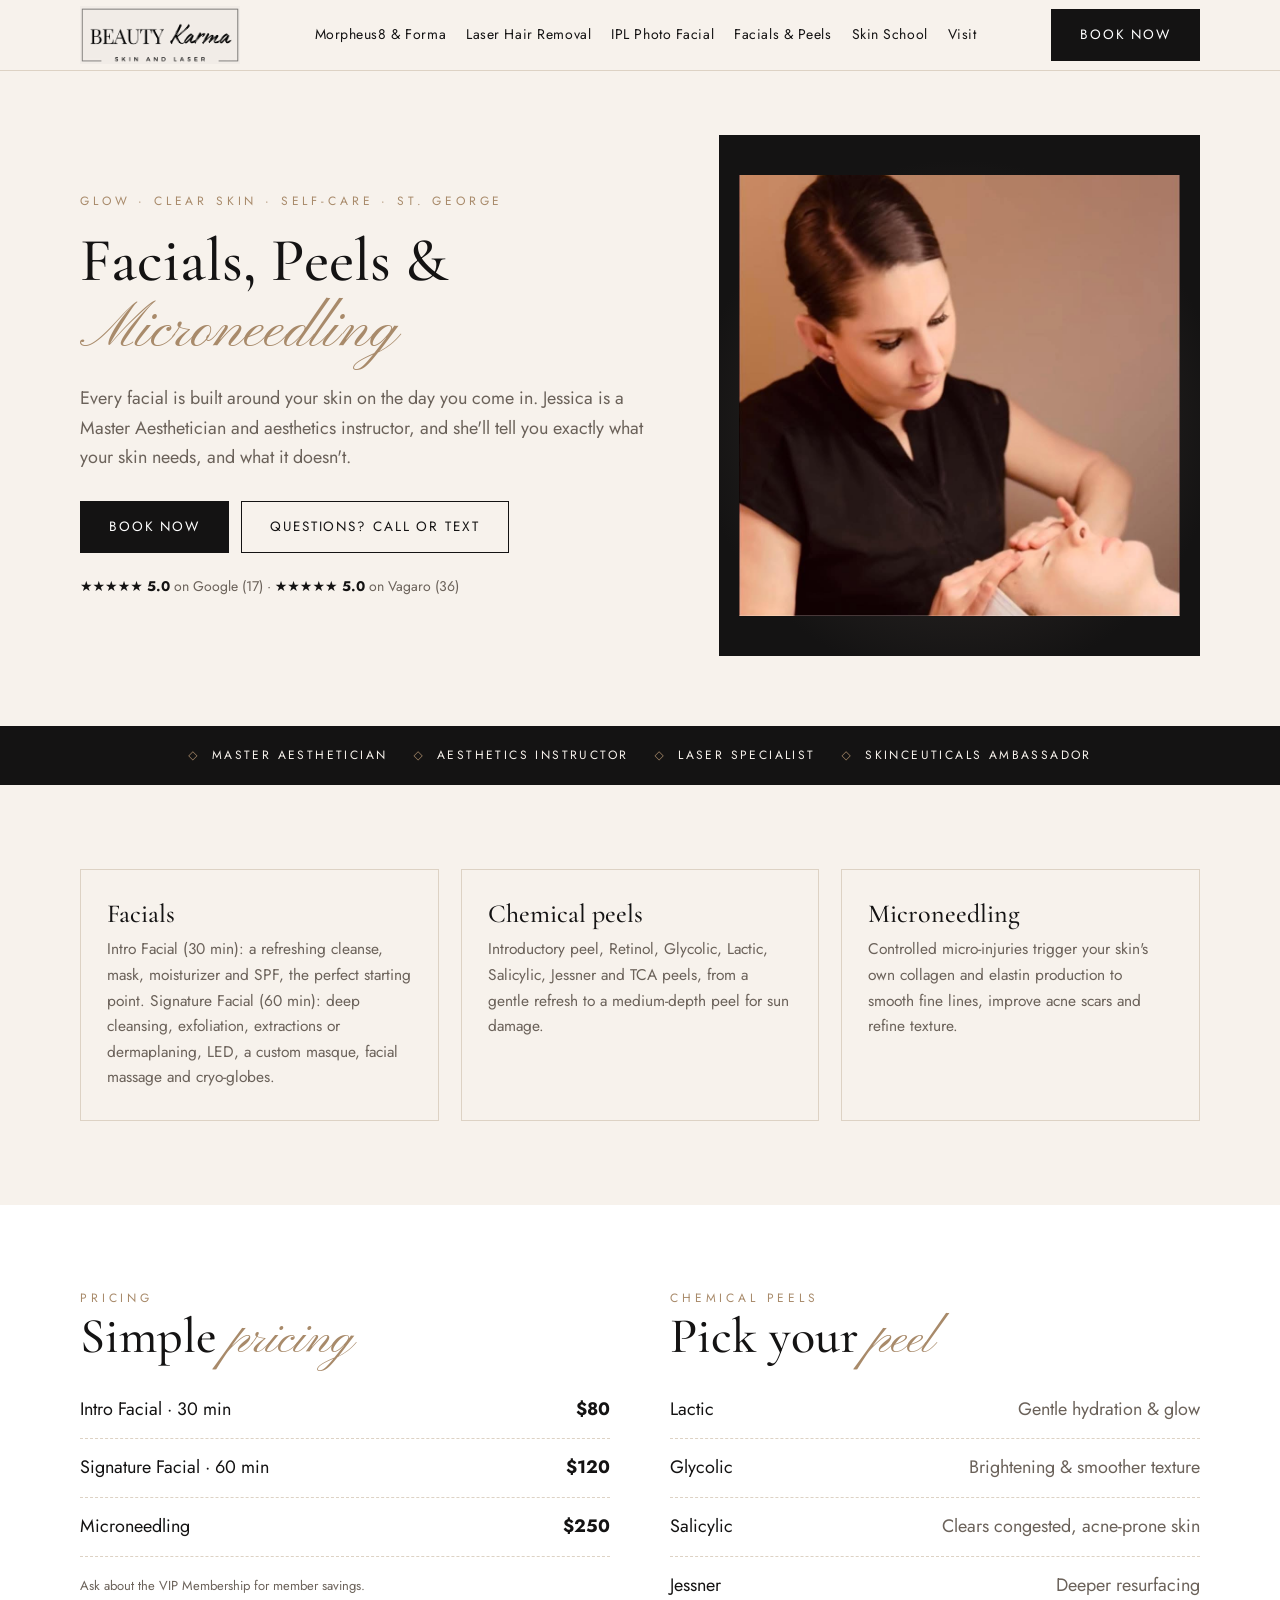
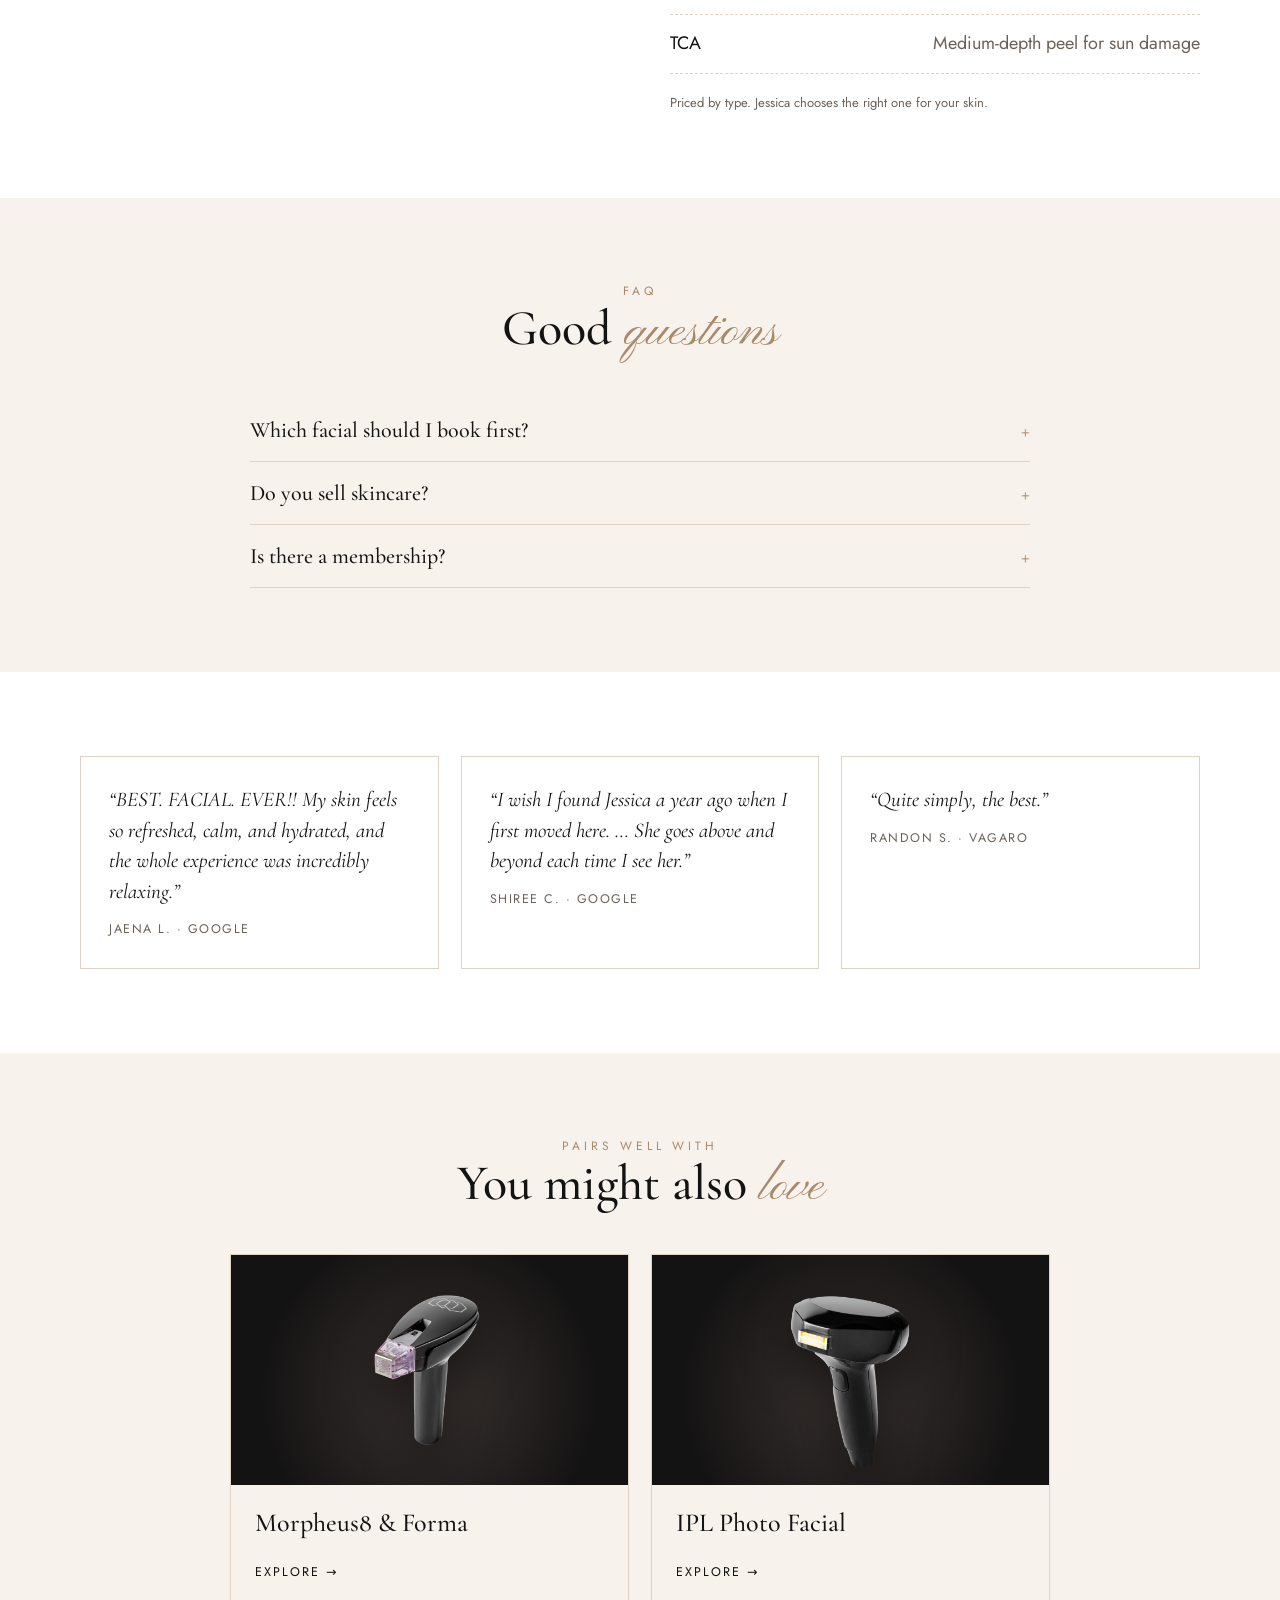
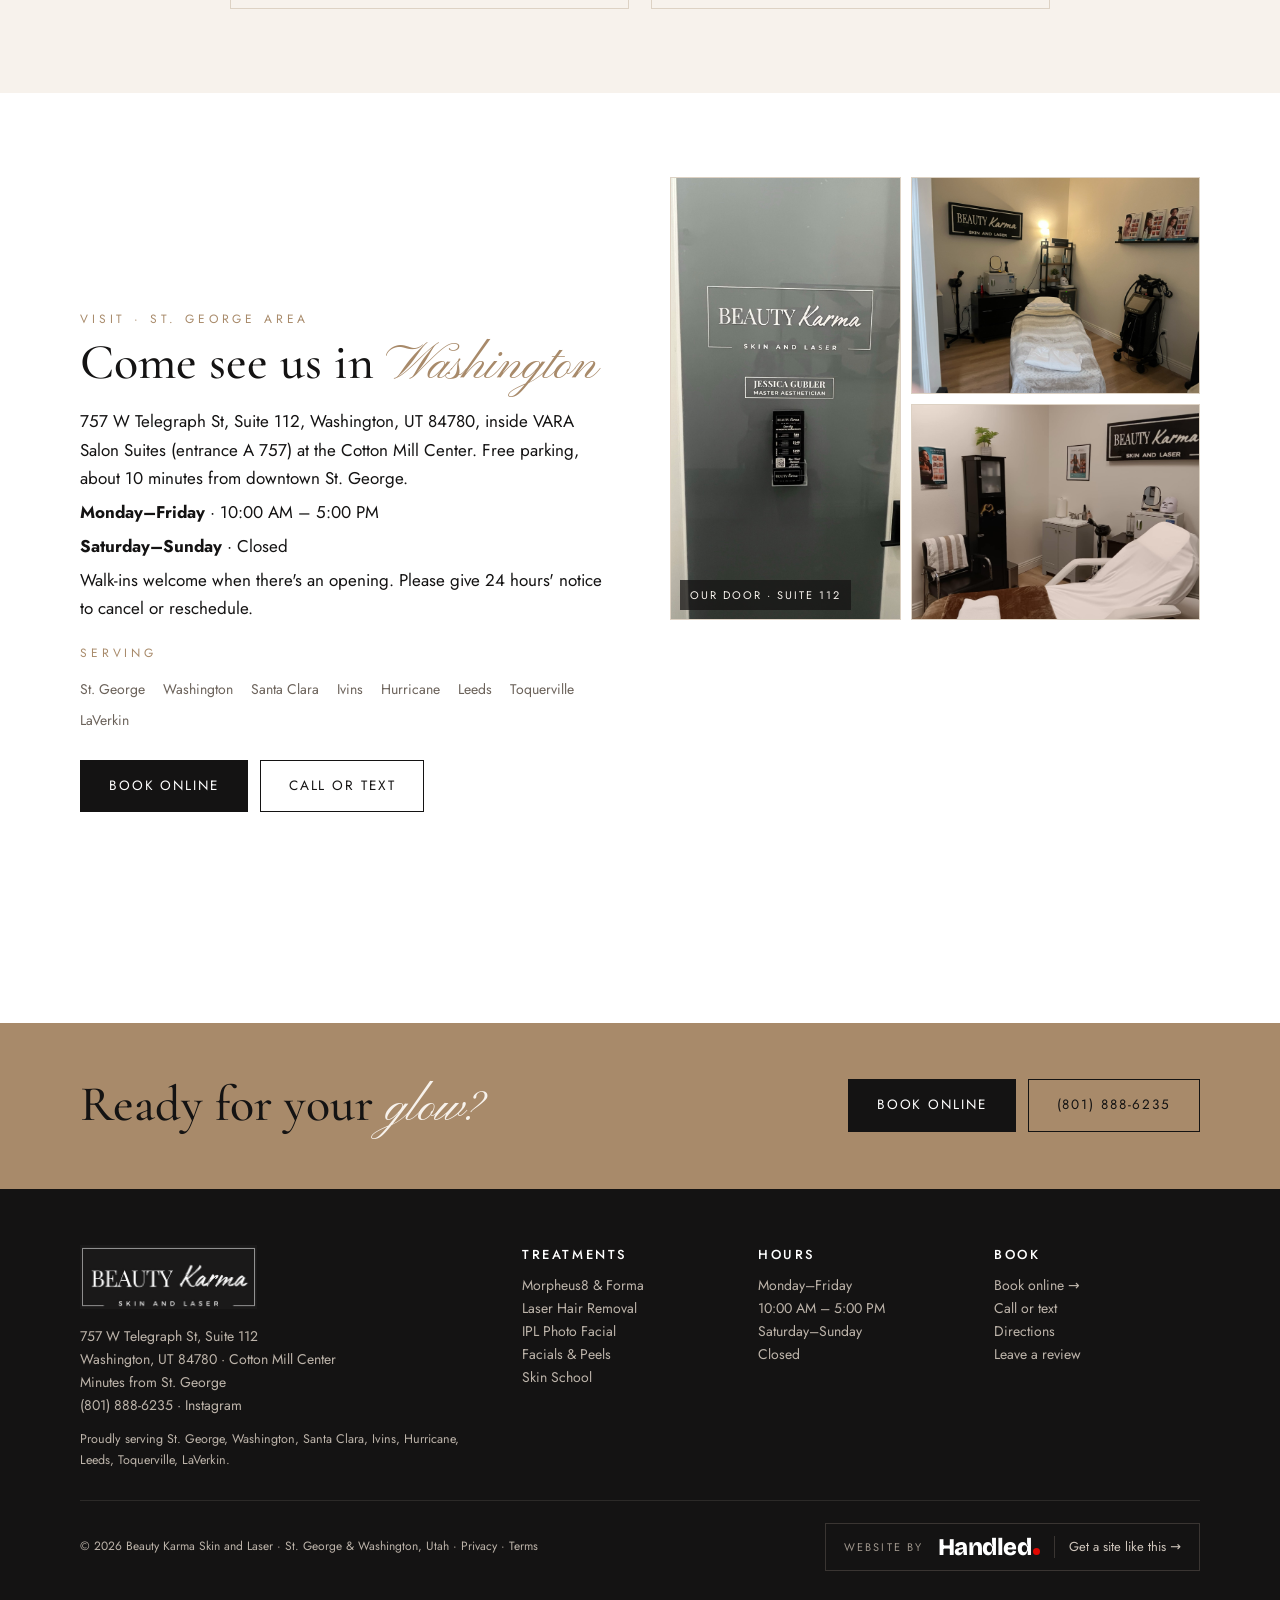
==== facials-and-peels/index.html @ b4554feb "Review kit: /review/ short link to her Google review box, review button + footer link, printable rev" ====
<!doctype html><html lang="en"><head><meta charset="utf-8">
<meta name="viewport" content="width=device-width,initial-scale=1">
<title>Facials, Chemical Peels & Microneedling in St. George, UT | Beauty Karma Skin and Laser</title>
<meta name="description" content="Custom facials, chemical peels (TCA, Jessner, glycolic, salicylic, lactic, retinol) and microneedling in St. George &amp; Washington, UT with Master Aesthetician Jessica Gubler.">
<link rel="canonical" href="https://beautykarmaskinandlaser.com/facials-and-peels/">
<link rel="icon" href="data:image/svg+xml,%3Csvg xmlns='http://www.w3.org/2000/svg' viewBox='0 0 64 64'%3E%3Crect width='64' height='64' fill='%23141313'/%3E%3Ctext x='32' y='46' font-family='Georgia,serif' font-size='40' font-style='italic' fill='%23a88a6a' text-anchor='middle'%3EK%3C/text%3E%3C/svg%3E"><link rel="apple-touch-icon" href="/img/apple-touch-icon.png">
<meta property="og:type" content="website"><meta property="og:url" content="https://beautykarmaskinandlaser.com/facials-and-peels/"><meta property="og:title" content="Facials, Chemical Peels &amp; Microneedling in St. George, UT | Beauty Karma Skin and Laser">
<meta property="og:description" content="Custom facials, chemical peels (TCA, Jessner, glycolic, salicylic, lactic, retinol) and microneedling in St. George &amp; Washington, UT with Master Aesthetician Jessica Gubler."><meta property="og:image" content="https://beautykarmaskinandlaser.com/img/og.jpg">
<meta property="og:image:width" content="1200"><meta property="og:image:height" content="630"><meta name="twitter:card" content="summary_large_image">
<meta name="theme-color" content="#141313">
<link href="https://fonts.googleapis.com/css2?family=Bricolage+Grotesque:wght@800&amp;text=Handled&amp;display=swap" rel="stylesheet"><link rel="preconnect" href="https://fonts.googleapis.com"><link rel="preconnect" href="https://fonts.gstatic.com" crossorigin><link href="https://fonts.googleapis.com/css2?family=Cormorant+Garamond:ital,wght@0,500;1,500&family=Jost:wght@400;500&family=Pinyon+Script&display=swap" rel="stylesheet"><link rel="stylesheet" href="/style.css">
<script type="application/ld+json">{"@context": "https://schema.org", "@type": ["HealthAndBeautyBusiness", "MedicalBusiness"], "name": "Beauty Karma Skin and Laser", "url": "https://beautykarmaskinandlaser.com/", "telephone": "+18018886235", "image": "https://beautykarmaskinandlaser.com/img/og.jpg", "priceRange": "$$", "address": {"@type": "PostalAddress", "streetAddress": "757 W Telegraph St, Suite 112", "addressLocality": "Washington", "addressRegion": "UT", "postalCode": "84780", "addressCountry": "US"}, "geo": {"@type": "GeoCoordinates", "latitude": 37.1274348, "longitude": -113.5224998}, "openingHoursSpecification": [{"@type": "OpeningHoursSpecification", "dayOfWeek": ["Monday", "Tuesday", "Wednesday", "Thursday", "Friday"], "opens": "10:00", "closes": "17:00"}], "founder": {"@type": "Person", "name": "Jessica Gubler", "jobTitle": "Master Aesthetician"}, "sameAs": ["https://www.instagram.com/beautykarmaskinandlaser", "https://www.vagaro.com/beautykarmaskinandlaser"], "areaServed": ["St. George", "Washington", "Santa Clara", "Ivins", "Hurricane", "Leeds", "Toquerville", "LaVerkin"]}</script><script type="application/ld+json">{"@context": "https://schema.org", "@type": "FAQPage", "mainEntity": [{"@type": "Question", "name": "Which facial should I book first?", "acceptedAnswer": {"@type": "Answer", "text": "If you're new, start with the Intro Facial or a consultation. Jessica will map out what's next."}}, {"@type": "Question", "name": "Do you sell skincare?", "acceptedAnswer": {"@type": "Answer", "text": "Jessica is a SkinCeuticals ambassador and can recommend a simple home routine that fits your skin."}}, {"@type": "Question", "name": "Is there a membership?", "acceptedAnswer": {"@type": "Answer", "text": "Yes. Ask about the VIP Membership for savings on regular facials and treatments."}}]}</script></head><body><header class="top"><div class="wrap">
<a class="logo" href="/" aria-label="Beauty Karma Skin and Laser home"><img class="lg lg-light" src="/img/logo.jpg" alt="Beauty Karma Skin and Laser"></a>
<nav class="nav" id="nav"><a href="/morpheus8/">Morpheus8 &amp; Forma</a><a href="/laser-hair-removal/">Laser Hair Removal</a><a href="/ipl-photofacial/">IPL Photo Facial</a><a href="/facials-and-peels/">Facials &amp; Peels</a><a href="/skin-school/">Skin School</a><a href="/#visit">Visit</a></nav>
<a class="btn" href="https://www.vagaro.com/beautykarmaskinandlaser/book-now">Book now</a>
<button class="menu" onclick="document.getElementById('nav').classList.toggle('open')" aria-label="Menu">MENU</button>
</div></header>
<main>
<section class="hero thero"><div class="wrap">
<div><p class="kicker">Glow · Clear skin · Self-care · St. George</p><h1>Facials, Peels &amp; <i>Microneedling</i></h1>
<p class="lead">Every facial is built around your skin on the day you come in. Jessica is a Master Aesthetician and aesthetics instructor, and she'll tell you exactly what your skin needs, and what it doesn't.</p>
<div class="cta"><a class="btn" href="https://www.vagaro.com/beautykarmaskinandlaser/book-now">Book now</a><a class="btn ghost" href="tel:+18018886235">Questions? Call or text</a></div>
<p class="stars"><b>★★★★★ 5.0</b> on Google (17) · <b>★★★★★ 5.0</b> on Vagaro (36)</p></div>
<div class="devs"><img src="/img/jessica-treatment.jpg" alt="Jessica Gubler giving a facial at Beauty Karma Skin and Laser" style="max-height:none;width:100%;height:100%;object-fit:cover;object-position:30% 30%;filter:none"></div>
</div></section>
<div class="creds"><div class="wrap"><span>Master Aesthetician</span><span>Aesthetics Instructor</span><span>Laser Specialist</span><span>SkinCeuticals Ambassador</span></div></div>
<section><div class="wrap"><div class="grid g3"><div class="card plain"><h3>Facials</h3><p>Intro Facial (30 min): a refreshing cleanse, mask, moisturizer and SPF, the perfect starting point. Signature Facial (60 min): deep cleansing, exfoliation, extractions or dermaplaning, LED, a custom masque, facial massage and cryo-globes.</p></div><div class="card plain"><h3>Chemical peels</h3><p>Introductory peel, Retinol, Glycolic, Lactic, Salicylic, Jessner and TCA peels, from a gentle refresh to a medium-depth peel for sun damage.</p></div><div class="card plain"><h3>Microneedling</h3><p>Controlled micro-injuries trigger your skin's own collagen and elastin production to smooth fine lines, improve acne scars and refine texture.</p></div></div></div></section>
<section class="alt"><div class="wrap split" style="align-items:start"><div><p class="kicker">Pricing</p><h2>Simple <i>pricing</i></h2><div class="price"><span>Intro Facial · 30 min</span><b>$80</b></div><div class="price"><span>Signature Facial · 60 min</span><b>$120</b></div><div class="price"><span>Microneedling</span><b>$250</b></div>
<p class="note">Ask about the VIP Membership for member savings.</p></div><div><p class="kicker">Chemical peels</p><h2>Pick your <i>peel</i></h2><div class="price"><span>Lactic</span><span style="color:var(--muted)">Gentle hydration &amp; glow</span></div><div class="price"><span>Glycolic</span><span style="color:var(--muted)">Brightening &amp; smoother texture</span></div><div class="price"><span>Salicylic</span><span style="color:var(--muted)">Clears congested, acne-prone skin</span></div><div class="price"><span>Jessner</span><span style="color:var(--muted)">Deeper resurfacing</span></div><div class="price"><span>TCA</span><span style="color:var(--muted)">Medium-depth peel for sun damage</span></div>
<p class="note">Priced by type. Jessica chooses the right one for your skin.</p></div></div></section>
<section><div class="wrap" style="max-width:820px"><div class="center head"><p class="kicker">FAQ</p><h2>Good <i>questions</i></h2></div><div class="faq"><details><summary>Which facial should I book first?</summary><p>If you're new, start with the Intro Facial or a consultation. Jessica will map out what's next.</p></details><details><summary>Do you sell skincare?</summary><p>Jessica is a SkinCeuticals ambassador and can recommend a simple home routine that fits your skin.</p></details><details><summary>Is there a membership?</summary><p>Yes. Ask about the VIP Membership for savings on regular facials and treatments.</p></details></div></div></section>
<section class="alt"><div class="wrap"><div class="grid g3"><div class="quote"><p>“BEST. FACIAL. EVER!! My skin feels so refreshed, calm, and hydrated, and the whole experience was incredibly relaxing.”</p><span>Jaena L. · Google</span></div><div class="quote"><p>“I wish I found Jessica a year ago when I first moved here. … She goes above and beyond each time I see her.”</p><span>Shiree C. · Google</span></div><div class="quote"><p>“Quite simply, the best.”</p><span>Randon S. · Vagaro</span></div></div></div></section>
<section><div class="wrap"><div class="center head"><p class="kicker">Pairs well with</p><h2>You might also <i>love</i></h2></div><div class="grid g2" style="max-width:820px;margin:0 auto"><a class="card" href="/morpheus8/"><div class="im"><img loading="lazy" src="/img/tool-morpheus8.png" alt="Morpheus8 &amp; Forma"></div><div class="tx"><h3>Morpheus8 &amp; Forma</h3><span class="more">Explore →</span></div></a><a class="card" href="/ipl-photofacial/"><div class="im"><img loading="lazy" src="/img/tool-lumecca.png" alt="IPL Photo Facial"></div><div class="tx"><h3>IPL Photo Facial</h3><span class="more">Explore →</span></div></a></div></div></section>
<section id="visit" class="alt"><div class="wrap split">
<div class="info"><p class="kicker">Visit · St. George area</p><h2>Come see us in <i>Washington</i></h2>
<p>757 W Telegraph St, Suite 112, Washington, UT 84780, inside VARA Salon Suites (entrance A 757) at the Cotton Mill Center. Free parking, about 10 minutes from downtown St. George.</p>
<p><b>Monday–Friday</b> · 10:00 AM – 5:00 PM</p><p><b>Saturday–Sunday</b> · Closed</p><p>Walk-ins welcome when there's an opening. Please give 24 hours' notice to cancel or reschedule.</p>
<p class="kicker" style="margin-top:22px">Serving</p><div class="towns"><span>St. George</span><span>Washington</span><span>Santa Clara</span><span>Ivins</span><span>Hurricane</span><span>Leeds</span><span>Toquerville</span><span>LaVerkin</span></div>
<div class="cta"><a class="btn" href="https://www.vagaro.com/beautykarmaskinandlaser/book-now">Book online</a><a class="btn ghost" href="tel:+18018886235">Call or text</a></div></div>
<div><div class="suite"><figure class="door"><img loading="lazy" src="/img/suite-door.jpg" alt="The Beauty Karma Skin and Laser door at Suite 112, 757 W Telegraph St, Washington, Utah"><figcaption>Our door · Suite 112</figcaption></figure><img loading="lazy" src="/img/suite-laser-room.jpg" alt="Laser treatment room at Beauty Karma Skin and Laser, Washington, Utah"><img loading="lazy" src="/img/suite-facial-room.jpg" alt="Facial room at Beauty Karma Skin and Laser, Washington, Utah"></div>
<iframe class="map" loading="lazy" title="Map to Beauty Karma Skin and Laser" src="https://www.google.com/maps?q=Beauty+Karma+Skin+And+Laser,+757+W+Telegraph+St+Suite+112,+Washington,+UT+84780&output=embed"></iframe></div>
</div></section>
</main>
<section class="band"><div class="wrap"><h2>Ready for your <i>glow?</i></h2>
<div class="cta" style="margin:0"><a class="btn" href="https://www.vagaro.com/beautykarmaskinandlaser/book-now">Book online</a><a class="btn ghost" style="border-color:var(--ink)" href="tel:+18018886235">(801) 888-6235</a></div></div></section>
<footer><div class="wrap">
<div><a class="logo" href="/" style="align-items:flex-start"><img class="lg lg-dark" src="/img/logo.jpg" alt="Beauty Karma Skin and Laser"></a>
<p style="margin-top:16px">757 W Telegraph St, Suite 112<br>Washington, UT 84780 · Cotton Mill Center<br>Minutes from St. George</p>
<p><a href="tel:+18018886235">(801) 888-6235</a> · <a href="https://www.instagram.com/beautykarmaskinandlaser">Instagram</a></p>
<p style="margin-top:12px;font-size:12.5px">Proudly serving St. George, Washington, Santa Clara, Ivins, Hurricane, Leeds, Toquerville, LaVerkin.</p></div>
<div><h5>Treatments</h5><p><a href="/morpheus8/">Morpheus8 &amp; Forma</a></p><p><a href="/laser-hair-removal/">Laser Hair Removal</a></p><p><a href="/ipl-photofacial/">IPL Photo Facial</a></p><p><a href="/facials-and-peels/">Facials &amp; Peels</a></p><p><a href="/skin-school/">Skin School</a></p></div>
<div><h5>Hours</h5><p>Monday–Friday<br>10:00 AM – 5:00 PM</p><p>Saturday–Sunday<br>Closed</p></div>
<div><h5>Book</h5><p><a href="https://www.vagaro.com/beautykarmaskinandlaser/book-now">Book online →</a></p><p><a href="tel:+18018886235">Call or text</a></p><p><a href="https://www.google.com/maps/place/Beauty+Karma+Skin+And+Laser/@37.1274348,-113.5224998,17z">Directions</a></p><p><a href="/review/">Leave a review</a></p></div>
<div class="credit"><span>© 2026 Beauty Karma Skin and Laser · St. George &amp; Washington, Utah · <a href="/privacy/">Privacy</a> · <a href="/terms/">Terms</a></span><a class="hbadge" href="https://handleditforyou.com/?utm_source=beautykarma&amp;utm_medium=footer_credit" target="_blank" rel="noopener" aria-label="Website by Handled. Get a site like this.">
<span class="hb-s">Website by</span><span class="hb-logo">Handled<i></i></span><span class="hb-cta">Get a site like this &rarr;</span></a></div>
</div></footer>
<div class="mbar"><a href="https://www.vagaro.com/beautykarmaskinandlaser/book-now">Book now</a><a href="tel:+18018886235">Call</a></div>
<script>
document.querySelectorAll('.ba input').forEach(r=>{const b=r.closest('.ba');const s=()=>b.style.setProperty('--x',r.value+'%');r.addEventListener('input',s);s();});
(function(){const h=document.querySelector('.ba.hint');if(!h||matchMedia('(prefers-reduced-motion: reduce)').matches)return;
const r=h.querySelector('input');let stop=false,timer;const set=v=>{h.style.setProperty('--x',v+'%');r.value=v;};
['pointerdown','touchstart','input','keydown'].forEach(e=>h.addEventListener(e,()=>{stop=true;clearTimeout(timer);},{passive:true}));
const keys=[[0,50],[700,28],[1500,72],[2200,50]],ease=t=>t<.5?2*t*t:1-Math.pow(-2*t+2,2)/2;
function play(){if(stop)return;const t0=performance.now();(function f(now){if(stop)return;const t=now-t0;let i=1;while(i<keys.length&&t>keys[i][0])i++;
if(i>=keys.length){set(50);timer=setTimeout(play,4000);return;}const[a,va]=keys[i-1],[b,vb]=keys[i];set(va+(vb-va)*ease((t-a)/(b-a)));requestAnimationFrame(f);})(t0);}
new IntersectionObserver((es,o)=>{if(es[0].isIntersecting){o.disconnect();setTimeout(play,600);}},{threshold:.5}).observe(h);})();
document.querySelectorAll('[data-tabs]').forEach(g=>{const tabs=g.querySelectorAll('.tab'),panes=g.querySelectorAll('.pane');tabs.forEach((t,i)=>t.addEventListener('click',()=>{tabs.forEach(x=>x.classList.remove('on'));panes.forEach(x=>x.classList.remove('on'));t.classList.add('on');panes[i].classList.add('on')}))});
const chips=document.querySelectorAll('.chip'),rec=document.getElementById('rec');
chips.forEach(c=>c.addEventListener('click',()=>{chips.forEach(x=>x.classList.remove('on'));c.classList.add('on');rec.hidden=false;
rec.querySelector('h3').innerHTML=c.dataset.t;rec.querySelector('.why').textContent=c.dataset.w;rec.querySelector('a.more').href='/'+c.dataset.s+'/';}));
</script></body></html>
---- style.css ----
:root{--ink:#141313;--ink2:#1d1b1a;--cream:#f7f2ec;--sand:#ece3d8;--taupe:#a88a6a;--muted:#6b625a;--line:#ddd2c4}
*{box-sizing:border-box;margin:0}
html{scroll-behavior:smooth}
body{font:17px/1.65 "Jost",system-ui,sans-serif;color:var(--ink);background:var(--cream)}
img{max-width:100%;display:block}
a{color:inherit}
.wrap{max-width:1160px;margin:0 auto;padding:0 20px}
.top{position:sticky;top:0;z-index:20;background:rgba(247,242,236,.94);backdrop-filter:blur(8px);border-bottom:1px solid var(--line)}
.top .wrap{display:flex;align-items:center;justify-content:space-between;height:70px;gap:16px}
.logo{text-decoration:none;line-height:1;display:flex;flex-direction:column;align-items:center}
.logo b{font:500 22px/1 "Cormorant Garamond",serif;letter-spacing:.14em}
.logo b i{font:400 30px/0 "Pinyon Script",cursive;letter-spacing:0;color:var(--taupe)}
.logo small{font-size:9.5px;letter-spacing:.42em;margin-top:6px}
.lg{height:58px;width:auto}.lg-light{filter:invert(1);mix-blend-mode:multiply}.lg-dark{height:64px;mix-blend-mode:screen}
.nav{display:flex;gap:20px;font-size:14px;letter-spacing:.04em}
.nav a{text-decoration:none}.nav a:hover{color:var(--taupe)}
.btn{display:inline-block;white-space:nowrap;background:var(--ink);color:#fff;text-decoration:none;padding:14px 28px;font-size:13.5px;letter-spacing:.14em;text-transform:uppercase;border:1px solid var(--ink);transition:.2s}
.btn:hover{background:var(--taupe);border-color:var(--taupe)}
.btn.gold{background:var(--taupe);border-color:var(--taupe)}.btn.gold:hover{background:#fff;color:var(--ink);border-color:#fff}
.btn.ghost{background:transparent;color:var(--ink)}.btn.ghost:hover{background:var(--ink);color:#fff}
.dark .btn.ghost{color:var(--cream);border-color:var(--cream)}.dark .btn.ghost:hover{background:var(--cream);color:var(--ink)}
.menu{display:none}
.kicker{font-size:12px;letter-spacing:.32em;text-transform:uppercase;color:var(--taupe)}
h1,h2,h3{font-family:"Cormorant Garamond",serif;font-weight:500;line-height:1.08}
h1{font-size:clamp(42px,5.6vw,70px);margin:16px 0 18px}
h1 i,h2 i,h3 i{font-family:"Pinyon Script",cursive;font-style:normal;font-weight:400;color:var(--taupe)}
h2{font-size:clamp(34px,4.2vw,50px);margin-bottom:14px}
h3{font-size:26px;margin-bottom:8px}
.lead{max-width:640px;color:var(--muted);font-size:18px}
.center{text-align:center}.center .lead{margin:0 auto}
.cta{display:flex;gap:12px;flex-wrap:wrap;margin-top:28px}.center .cta{justify-content:center}
.stars{margin-top:22px;font-size:14px;color:var(--muted)}.stars b{color:var(--ink)}.dark .stars b{color:var(--cream)}
section{padding:84px 0}
.alt{background:#fff}
.dark{background:var(--ink);color:var(--cream)}.dark .lead,.dark p{color:#cfc6bc}
.grid{display:grid;gap:22px}
.g5{grid-template-columns:repeat(5,1fr)}.g4{grid-template-columns:repeat(4,1fr)}.g3{grid-template-columns:repeat(3,1fr)}.g2{grid-template-columns:repeat(2,1fr)}
.head{margin-bottom:40px}
/* hero */
.hero{padding:64px 0 70px}
.hero .wrap{display:grid;grid-template-columns:1.02fr 1fr;gap:56px;align-items:center}
.hero h1{font-size:clamp(42px,4.8vw,62px)}
.hero .note{font-size:12px;color:var(--muted);margin-top:10px}
/* before/after slider */
.ba{position:relative;aspect-ratio:1280/1105;overflow:hidden;background:#ddd;user-select:none;touch-action:pan-y;border:1px solid var(--line)}
.ba .l{position:absolute;inset:0;background-repeat:no-repeat;background-size:200% 100%}
.ba .bf{background-position:0 0}.ba .af{background-position:100% 0;clip-path:inset(0 0 0 var(--x,50%))}
.ba .bar{position:absolute;top:0;bottom:0;left:var(--x,50%);width:2px;background:#fff;transform:translateX(-1px);pointer-events:none}
.ba .knob{position:absolute;top:50%;left:var(--x,50%);width:52px;height:52px;border-radius:50%;background:#fff;transform:translate(-50%,-50%);display:grid;place-items:center;font-size:18px;color:var(--ink);box-shadow:0 4px 18px rgba(0,0,0,.25);pointer-events:none;letter-spacing:-2px}
.ba.hint .knob{animation:pulse 2.4s ease-out 1s 3}@keyframes pulse{0%{box-shadow:0 0 0 0 rgba(255,255,255,.7),0 4px 18px rgba(0,0,0,.25)}100%{box-shadow:0 0 0 18px rgba(255,255,255,0),0 4px 18px rgba(0,0,0,.25)}}
.ba input{position:absolute;inset:0;width:100%;height:100%;opacity:0;cursor:ew-resize;margin:0}
.ba .tag{position:absolute;top:14px;font-size:11px;letter-spacing:.3em;color:#fff;background:rgba(20,19,19,.55);padding:6px 10px;pointer-events:none}
.ba .tl{left:14px}.ba .tr{right:14px}
.bacap{font-size:13px;color:var(--muted);margin-top:10px;letter-spacing:.04em}
.dark .bacap{color:#9f968c}
/* creds strip */
.creds{background:var(--ink);color:var(--cream);padding:20px 0}
.creds .wrap{display:flex;justify-content:center;flex-wrap:wrap;gap:10px 26px;font-size:12px;letter-spacing:.2em;text-transform:uppercase;max-width:1240px}
.creds span::before{content:"◇";color:var(--taupe);margin-right:12px}
/* concerns */
.chips{display:flex;flex-wrap:wrap;gap:10px;justify-content:center}
.chip{border:1px solid var(--line);background:#fff;padding:12px 20px;font:15px "Jost";cursor:pointer;letter-spacing:.04em;transition:.15s}
.chip:hover{border-color:var(--taupe)}.chip.on{background:var(--ink);color:#fff;border-color:var(--ink)}
.rec{max-width:680px;margin:30px auto 0;background:#fff;border:1px solid var(--taupe);padding:28px 30px;display:flex;gap:24px;align-items:center;justify-content:space-between}
.rec[hidden]{display:none}
.rec h3{margin:4px 0 6px}.rec p{color:var(--muted);font-size:16px}
/* cards */
.card{background:var(--cream);border:1px solid var(--line);text-decoration:none;display:flex;flex-direction:column;transition:transform .2s,border-color .2s}
a.card:hover{transform:translateY(-4px);border-color:var(--taupe)}
.card .im{background:radial-gradient(circle at 50% 60%,#3a3330 0%,var(--ink) 70%);height:230px;display:grid;place-items:center;overflow:hidden}
.card .im img{max-height:200px;filter:drop-shadow(0 18px 24px rgba(0,0,0,.5))}
.card .im .glow{font:400 96px/1 'Pinyon Script',cursive;color:var(--taupe)}.card .im .glow small{display:block;font:400 11px Jost;letter-spacing:.4em;color:#cfc6bc;margin-top:14px;text-align:center}
.card .im img.cover{max-height:none;width:100%;height:100%;object-fit:cover;filter:none}
.card .tx{padding:24px 24px 26px;display:flex;flex-direction:column;gap:8px;flex:1}
.card p{color:var(--muted);font-size:15.5px}
.card .more{margin-top:auto;padding-top:8px;font-size:12.5px;letter-spacing:.16em;text-transform:uppercase}
.plain{padding:30px 26px}
/* tabs */
.tabs{display:flex;justify-content:center;gap:6px;flex-wrap:wrap;margin-bottom:34px}
.tab{background:none;border:1px solid #4a4542;color:var(--cream);padding:10px 22px;font:13px "Jost";letter-spacing:.2em;text-transform:uppercase;cursor:pointer}
.tab.on{background:var(--taupe);border-color:var(--taupe);color:var(--ink)}
.pane{display:none}.pane.on{display:grid}
.note{font-size:13px;color:var(--muted);margin-top:18px}.dark .note{color:#9f968c}
/* tech */
.tech{background:radial-gradient(ellipse at 50% 30%,#2a2624 0%,var(--ink) 65%)}
.tool{text-align:center;padding:10px}
.tool img{height:230px;width:auto;margin:0 auto 20px;filter:drop-shadow(0 24px 30px rgba(0,0,0,.6))}
.tool h3{color:var(--cream)}.tool p{font-size:15px}
.tool a{font-size:12px;letter-spacing:.18em;text-transform:uppercase;color:var(--taupe);text-decoration:none}
/* split + quotes */
.split{display:grid;grid-template-columns:1fr 1fr;gap:60px;align-items:center}
.quote{background:#fff;border:1px solid var(--line);padding:28px}
.quote p{font:italic 21px/1.45 "Cormorant Garamond",serif;color:var(--ink)}
.quote span{display:block;margin-top:12px;font-size:12.5px;letter-spacing:.12em;text-transform:uppercase;color:var(--muted)}
.portrait{aspect-ratio:4/5;background:linear-gradient(160deg,var(--sand),#d9cbb9);display:grid;place-items:center;text-align:center;border:1px solid var(--line);position:relative}
.portrait img{position:absolute;inset:0;width:100%;height:100%;object-fit:cover;object-position:50% 20%}
.portrait .cap{position:absolute;left:18px;bottom:18px;right:auto;background:rgba(20,19,19,.7);color:var(--cream);padding:8px 14px;letter-spacing:.2em}
.portrait::after{content:'';position:absolute;inset:14px;border:1px solid rgba(247,242,236,.55);pointer-events:none}
.avatar{width:84px;height:84px;border-radius:50%;object-fit:cover;object-position:50% 18%;margin:0 auto 18px;border:2px solid var(--taupe)}
.portrait .mono{font:400 120px/1 "Pinyon Script",cursive;color:var(--taupe)}
.portrait small{position:absolute;bottom:18px;left:0;right:0;font-size:11px;letter-spacing:.25em;color:var(--muted)}
.checks{list-style:none;padding:0;margin-top:18px}.checks li{padding:8px 0 8px 30px;position:relative;border-bottom:1px solid var(--line)}
.checks li::before{content:"✦";position:absolute;left:0;color:var(--taupe)}
/* treatment page */
.thero .wrap{display:grid;grid-template-columns:1.1fr .9fr;gap:50px;align-items:center}
.thero .devs{display:flex;justify-content:center;gap:10px;background:radial-gradient(circle at 50% 55%,#3a3330 0%,var(--ink) 70%);padding:40px 20px;min-height:420px;align-items:center}
.thero .devs img{max-height:360px;filter:drop-shadow(0 24px 30px rgba(0,0,0,.6))}
.areas{display:flex;flex-wrap:wrap;gap:10px;margin-top:20px}
.areas span{border:1px solid var(--line);padding:9px 16px;font-size:14px;background:#fff}
.price{display:flex;justify-content:space-between;border-bottom:1px dashed var(--line);padding:14px 0;font-size:18px}
.faq details{border-bottom:1px solid var(--line);padding:18px 0}
.faq summary{cursor:pointer;font:500 22px "Cormorant Garamond",serif;list-style:none}
.faq summary::-webkit-details-marker{display:none}
.faq summary::after{content:"+";float:right;color:var(--taupe)}
.faq details[open] summary::after{content:"–"}
.faq p{margin-top:10px;color:var(--muted)}
.steps{counter-reset:s}.step{display:flex;gap:22px;padding:20px 0;border-top:1px solid var(--line)}
.step b{font:400 40px/1 "Cormorant Garamond",serif;color:var(--taupe);min-width:48px}
.step h4{font:500 24px "Cormorant Garamond",serif}.step p{color:var(--muted);font-size:16px}
/* ig + band */
.ig{display:grid;grid-template-columns:repeat(6,1fr);gap:6px}.ig img{aspect-ratio:4/5;object-fit:cover;width:100%;transition:opacity .2s}.ig a:hover img{opacity:.8}
.band{background:var(--taupe);color:var(--ink);padding:54px 0}
.band .wrap{display:flex;align-items:center;justify-content:space-between;gap:24px;flex-wrap:wrap}
.band h2{margin:0}.band h2 i{color:var(--cream)}
.band .btn{background:var(--ink)}.band .btn.ghost{background:transparent;color:var(--ink)}.band .btn.ghost:hover{background:var(--ink);color:#fff}.band .btn:hover{background:#fff;color:var(--ink);border-color:#fff}
.towns{display:flex;flex-wrap:wrap;gap:8px 18px;margin-top:14px;font-size:14px;color:var(--muted)}
.info p{margin:6px 0}
.map{border:0;width:100%;height:300px;filter:grayscale(.4)}
.suite{display:grid;grid-template-columns:.8fr 1fr;grid-template-rows:auto auto;gap:10px;margin-bottom:10px}.suite img{width:100%;aspect-ratio:4/3;object-fit:cover;display:block;border:1px solid var(--line)}
.suite .door{grid-row:span 2;margin:0;position:relative}.suite .door img{height:100%;aspect-ratio:auto;object-position:50% 35%}.suite .door figcaption{position:absolute;left:10px;bottom:10px;background:rgba(20,19,19,.72);color:var(--cream);font-size:11px;letter-spacing:.18em;text-transform:uppercase;padding:6px 10px}
/* school */
.article{max-width:760px;margin:0 auto}
.article h2{font-size:38px;margin-top:10px}
.article + .article{margin-top:70px;padding-top:70px;border-top:1px solid var(--line)}
.toc a{display:block;padding:12px 0;border-bottom:1px solid var(--line);text-decoration:none;font:500 22px "Cormorant Garamond",serif}
.toc a:hover{color:var(--taupe)}
footer{background:var(--ink);color:#bdb4aa;padding:56px 0 30px;font-size:14px}
footer .wrap{display:grid;grid-template-columns:2fr 1fr 1fr 1fr;gap:30px}
footer a{text-decoration:none}footer a:hover{color:#fff}
footer .logo b,footer .logo small{color:var(--cream)}
footer h5{color:#fff;font:500 13px "Jost";letter-spacing:.2em;text-transform:uppercase;margin-bottom:10px}
.credit{grid-column:1/-1;border-top:1px solid #2c2a28;padding-top:22px;font-size:12px;display:flex;justify-content:space-between;align-items:center;flex-wrap:wrap;gap:14px}
.hbadge{display:inline-flex;align-items:center;gap:14px;border:1px solid #3a3532;padding:11px 18px;text-decoration:none;transition:border-color .2s,background .2s}
.hbadge:hover{border-color:#E10600;background:#1d1b1a}
.hb-s{font-size:11px;letter-spacing:.2em;text-transform:uppercase;color:#9f968c}
.hb-logo{font:800 24px/1 'Bricolage Grotesque',Arial,sans-serif;letter-spacing:-.5px;color:#fff;display:inline-flex;align-items:flex-end}
.hb-logo i{width:7px;height:7px;border-radius:50%;background:#E10600;margin:0 0 4px 2px}
.hb-cta{font-size:13px;color:#cfc6bc;border-left:1px solid #3a3532;padding-left:14px}.hbadge:hover .hb-cta{color:#fff}
.mbar{display:none}
@media(max-width:980px){.g5{grid-template-columns:repeat(3,1fr)}.g4{grid-template-columns:1fr 1fr}.g3{grid-template-columns:1fr}.split,.hero .wrap,.thero .wrap{grid-template-columns:1fr;gap:34px}footer .wrap{grid-template-columns:1fr 1fr}.ig{grid-template-columns:repeat(3,1fr)}}
@media(max-width:760px){
 .nav{display:none}.nav.open{display:flex;position:absolute;top:70px;left:0;right:0;flex-direction:column;background:var(--cream);padding:18px 20px;border-bottom:1px solid var(--line);gap:16px;font-size:17px}
 .menu{display:block;background:none;border:1px solid var(--ink);padding:8px 12px;font:13px "Jost";letter-spacing:.12em}
 .top .btn{display:none}
 .g5,.g4,.g2{grid-template-columns:1fr}.g5,.pane.g4{grid-template-columns:1fr 1fr;gap:10px}.pane .bacap{font-size:11px}.ba .knob{width:40px;height:40px}
 section{padding:60px 0}.hero{padding:36px 0 50px}
 .rec{flex-direction:column;align-items:flex-start}.card .im{height:170px}.card .im img{max-height:150px}
 footer .wrap{grid-template-columns:1fr}
 .mbar{display:grid;grid-template-columns:1fr 1fr;position:fixed;bottom:0;left:0;right:0;z-index:30}
 .mbar a{padding:16px;text-align:center;text-decoration:none;font-size:14px;letter-spacing:.12em;text-transform:uppercase;background:var(--ink);color:#fff}
 .mbar a:first-child{background:var(--taupe)}
 body{padding-bottom:54px}
}
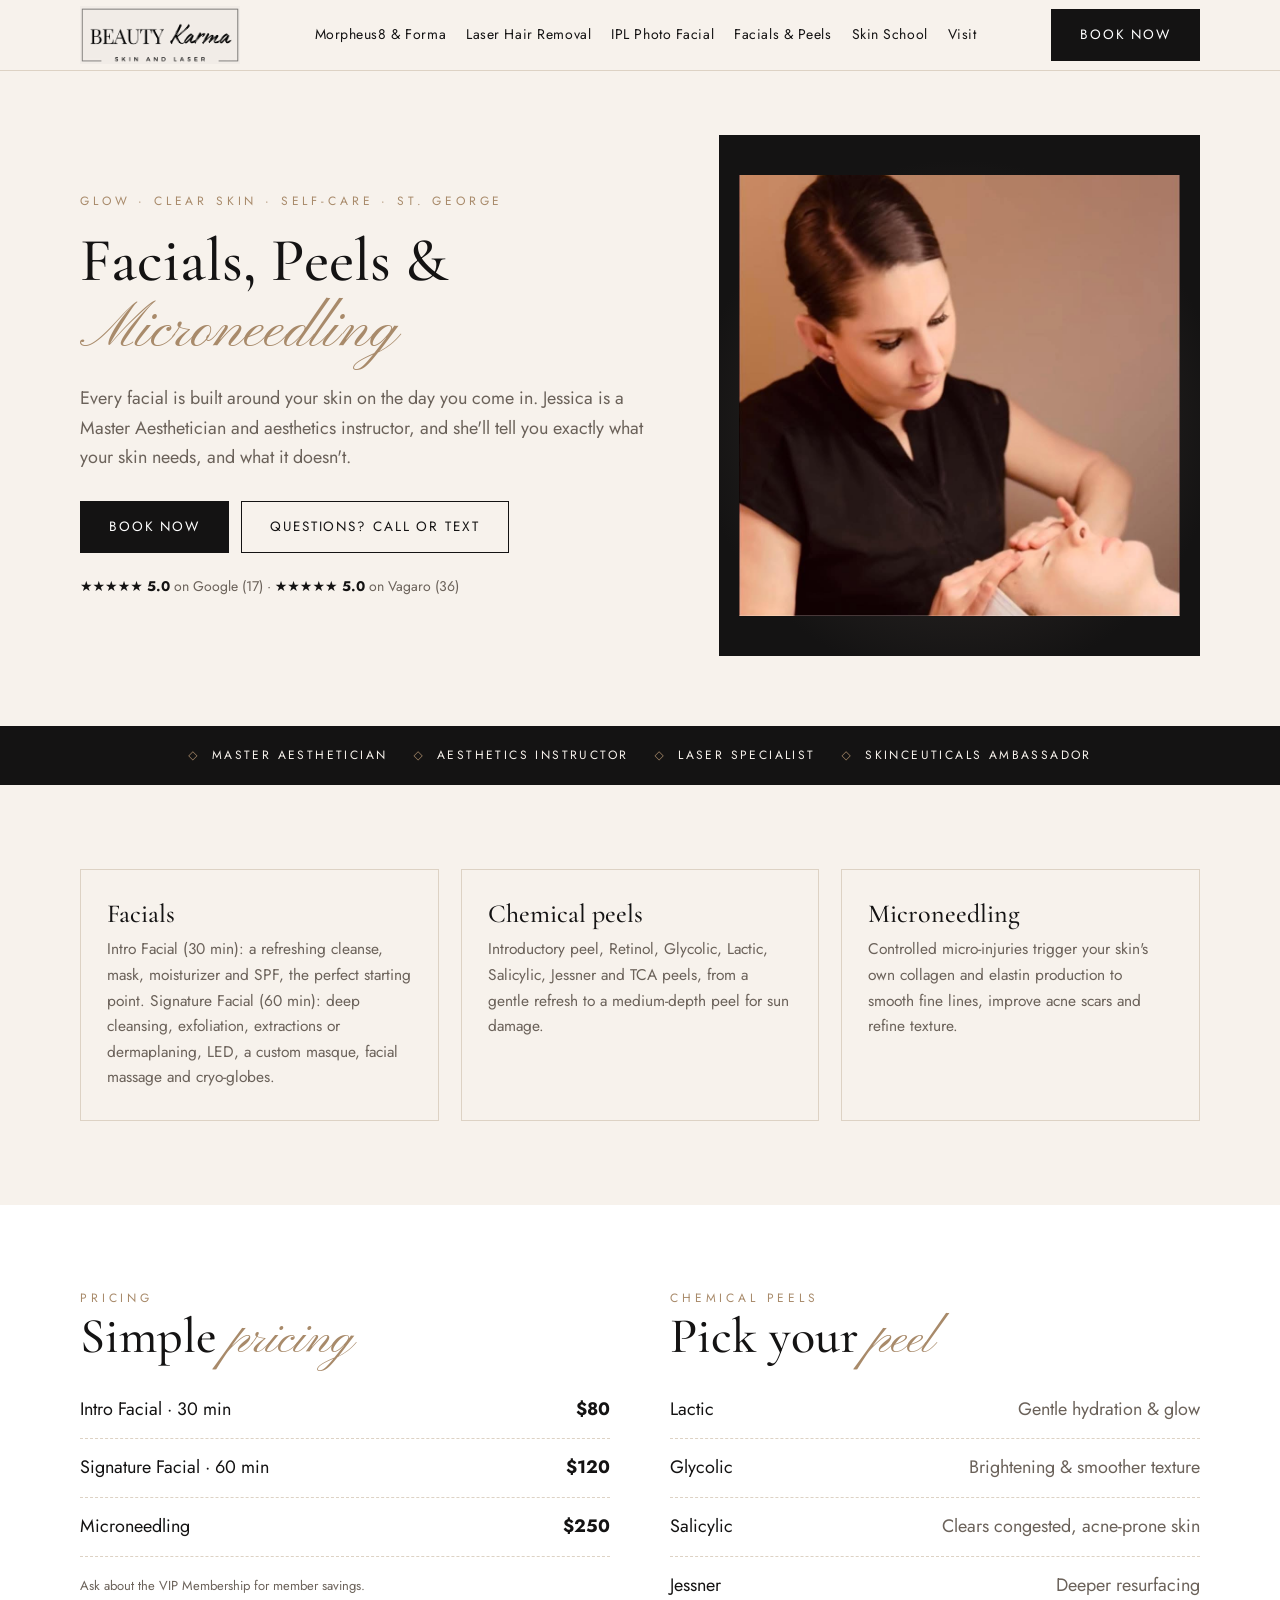
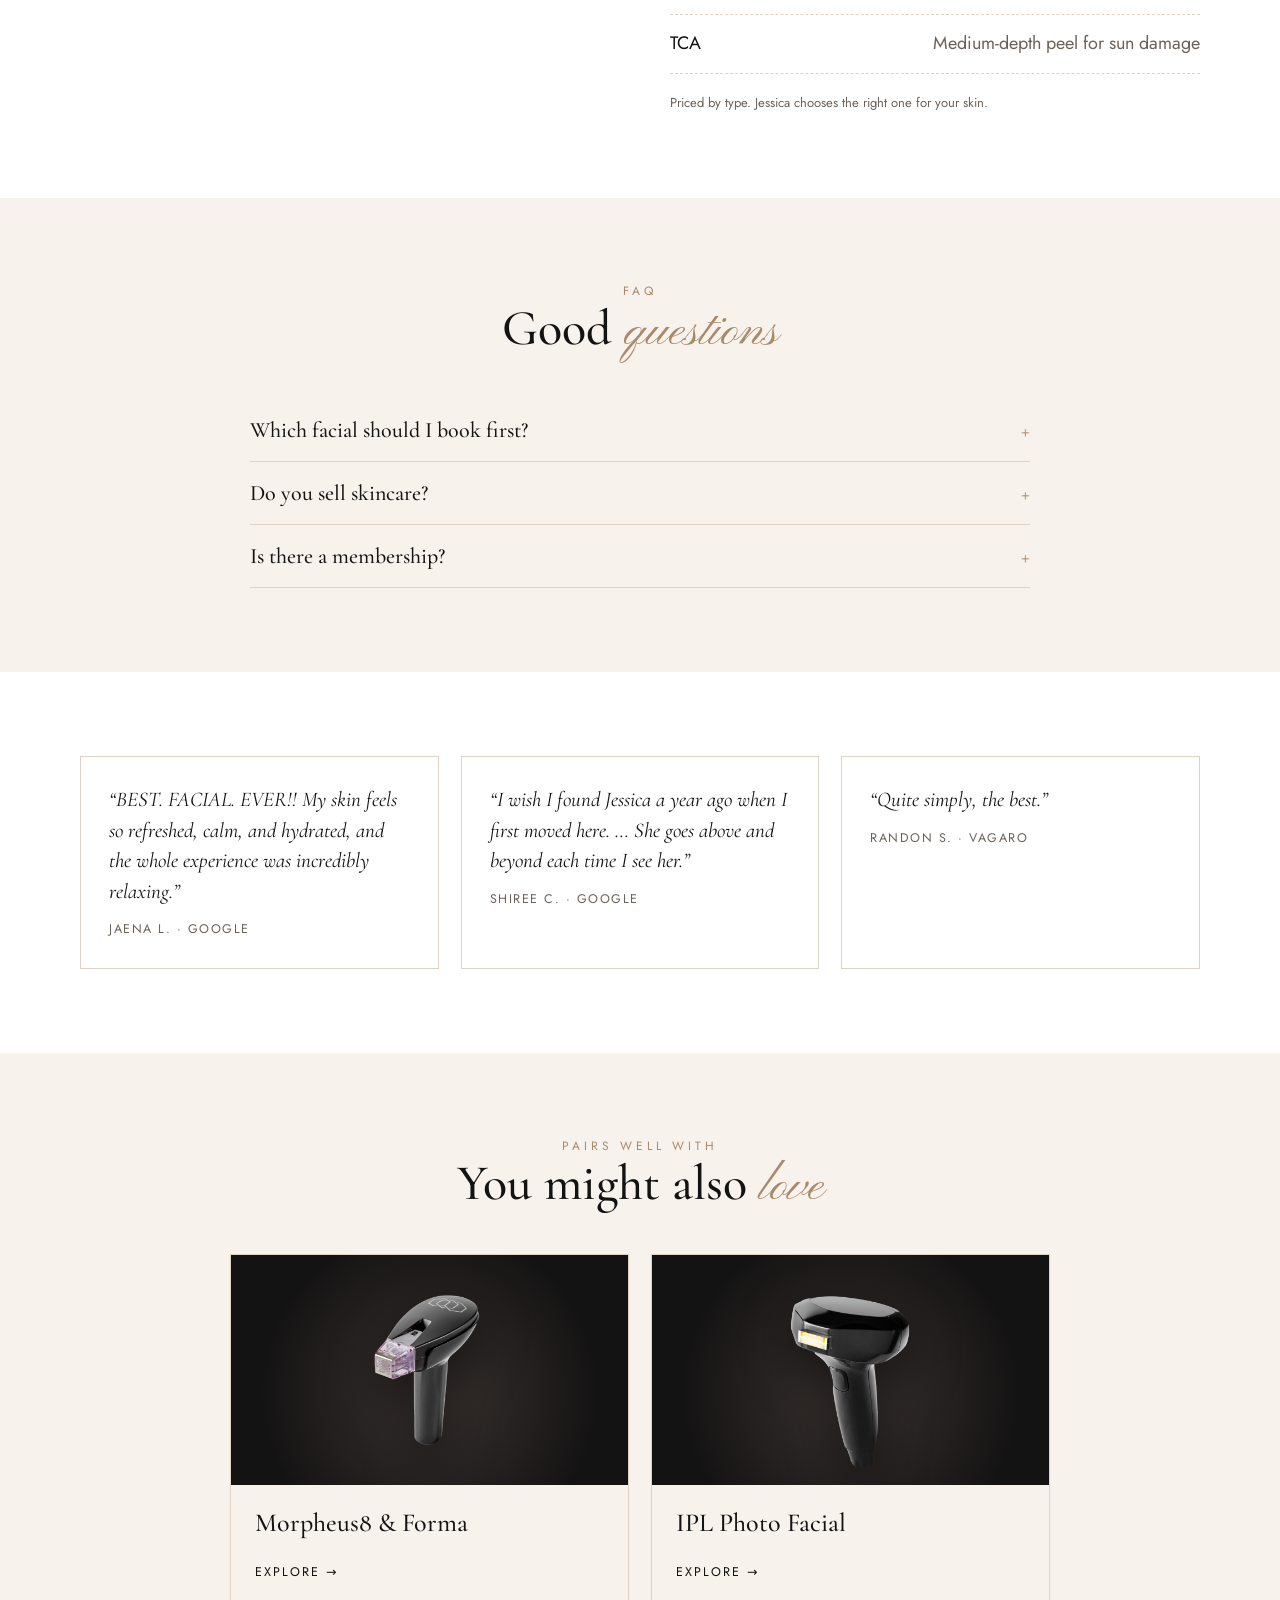
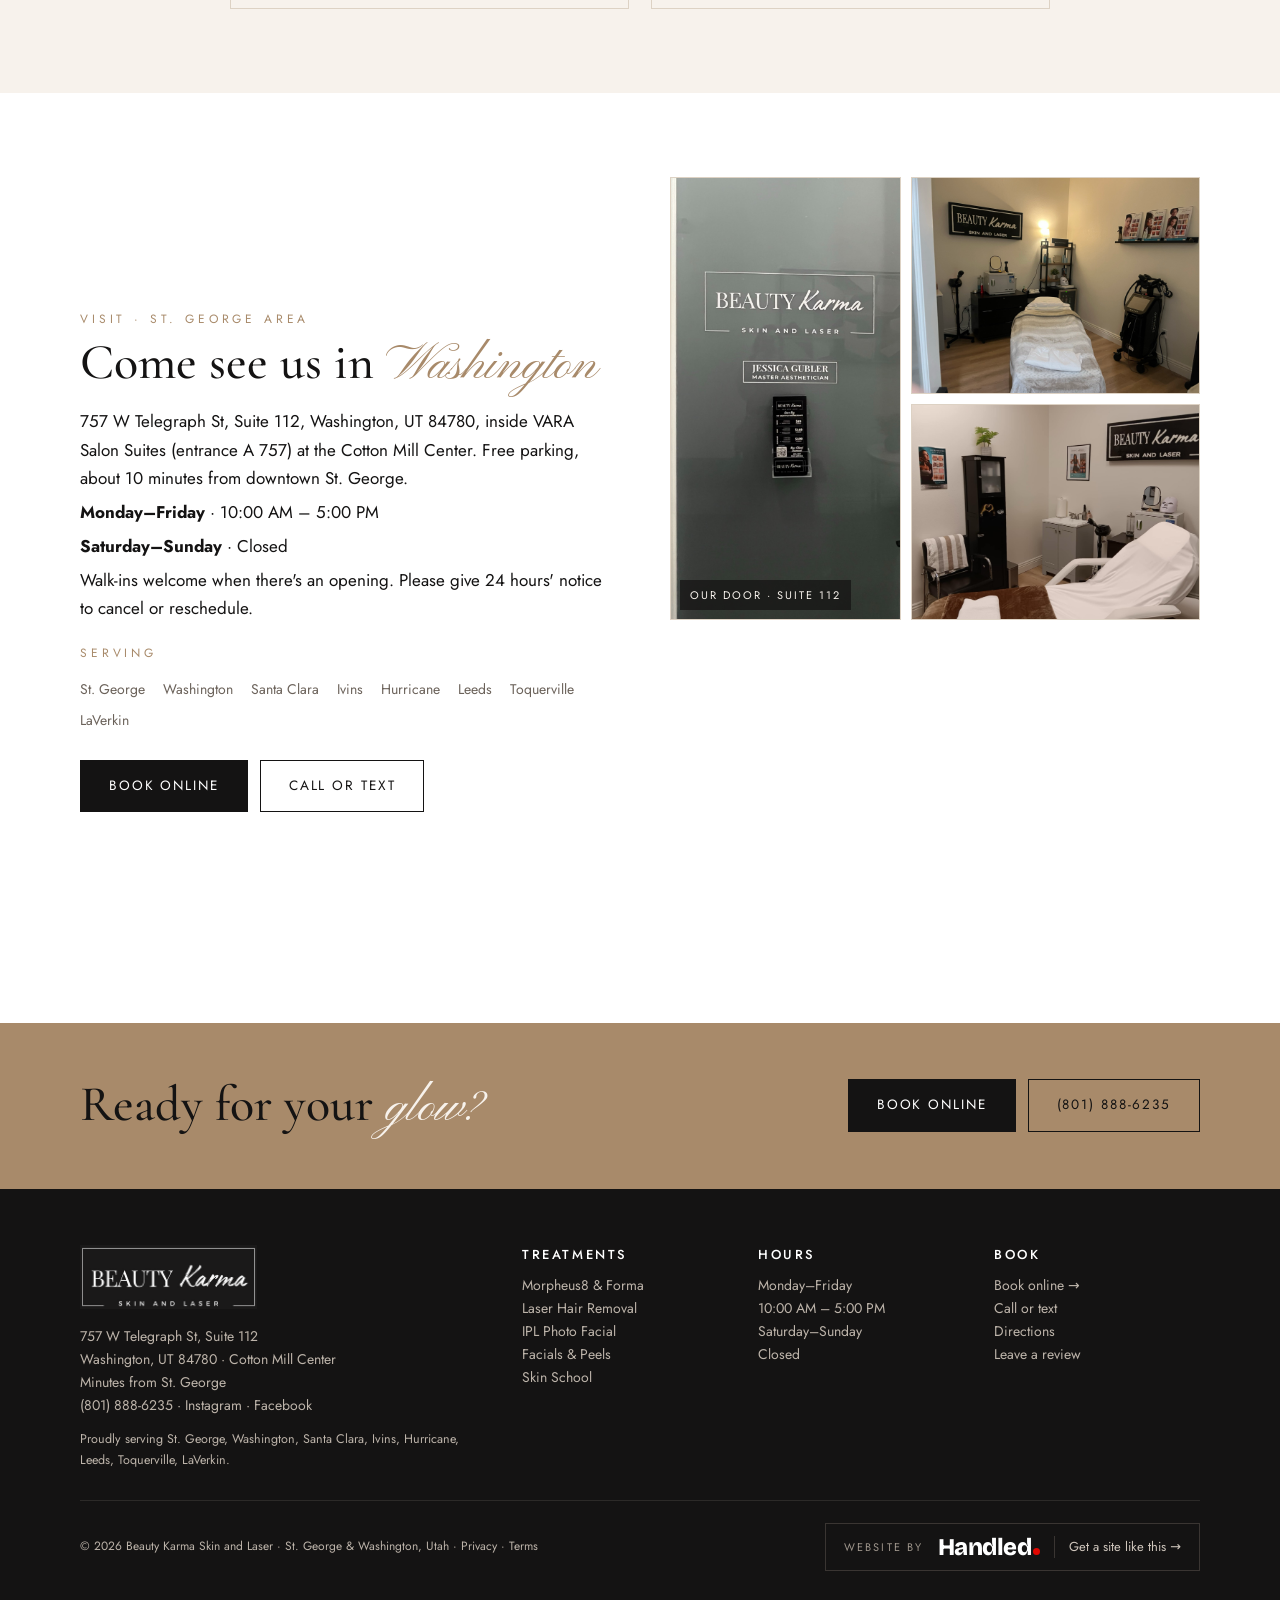
==== commit e5622279: "Add Facebook link (footer + schema sameAs)" ====
--- a/facials-and-peels/index.html
+++ b/facials-and-peels/index.html
@@ -9,7 +9,7 @@
 <meta property="og:image:width" content="1200"><meta property="og:image:height" content="630"><meta name="twitter:card" content="summary_large_image">
 <meta name="theme-color" content="#141313">
 <link href="https://fonts.googleapis.com/css2?family=Bricolage+Grotesque:wght@800&amp;text=Handled&amp;display=swap" rel="stylesheet"><link rel="preconnect" href="https://fonts.googleapis.com"><link rel="preconnect" href="https://fonts.gstatic.com" crossorigin><link href="https://fonts.googleapis.com/css2?family=Cormorant+Garamond:ital,wght@0,500;1,500&family=Jost:wght@400;500&family=Pinyon+Script&display=swap" rel="stylesheet"><link rel="stylesheet" href="/style.css">
-<script type="application/ld+json">{"@context": "https://schema.org", "@type": ["HealthAndBeautyBusiness", "MedicalBusiness"], "name": "Beauty Karma Skin and Laser", "url": "https://beautykarmaskinandlaser.com/", "telephone": "+18018886235", "image": "https://beautykarmaskinandlaser.com/img/og.jpg", "priceRange": "$$", "address": {"@type": "PostalAddress", "streetAddress": "757 W Telegraph St, Suite 112", "addressLocality": "Washington", "addressRegion": "UT", "postalCode": "84780", "addressCountry": "US"}, "geo": {"@type": "GeoCoordinates", "latitude": 37.1274348, "longitude": -113.5224998}, "openingHoursSpecification": [{"@type": "OpeningHoursSpecification", "dayOfWeek": ["Monday", "Tuesday", "Wednesday", "Thursday", "Friday"], "opens": "10:00", "closes": "17:00"}], "founder": {"@type": "Person", "name": "Jessica Gubler", "jobTitle": "Master Aesthetician"}, "sameAs": ["https://www.instagram.com/beautykarmaskinandlaser", "https://www.vagaro.com/beautykarmaskinandlaser"], "areaServed": ["St. George", "Washington", "Santa Clara", "Ivins", "Hurricane", "Leeds", "Toquerville", "LaVerkin"]}</script><script type="application/ld+json">{"@context": "https://schema.org", "@type": "FAQPage", "mainEntity": [{"@type": "Question", "name": "Which facial should I book first?", "acceptedAnswer": {"@type": "Answer", "text": "If you're new, start with the Intro Facial or a consultation. Jessica will map out what's next."}}, {"@type": "Question", "name": "Do you sell skincare?", "acceptedAnswer": {"@type": "Answer", "text": "Jessica is a SkinCeuticals ambassador and can recommend a simple home routine that fits your skin."}}, {"@type": "Question", "name": "Is there a membership?", "acceptedAnswer": {"@type": "Answer", "text": "Yes. Ask about the VIP Membership for savings on regular facials and treatments."}}]}</script></head><body><header class="top"><div class="wrap">
+<script type="application/ld+json">{"@context": "https://schema.org", "@type": ["HealthAndBeautyBusiness", "MedicalBusiness"], "name": "Beauty Karma Skin and Laser", "url": "https://beautykarmaskinandlaser.com/", "telephone": "+18018886235", "image": "https://beautykarmaskinandlaser.com/img/og.jpg", "priceRange": "$$", "address": {"@type": "PostalAddress", "streetAddress": "757 W Telegraph St, Suite 112", "addressLocality": "Washington", "addressRegion": "UT", "postalCode": "84780", "addressCountry": "US"}, "geo": {"@type": "GeoCoordinates", "latitude": 37.1274348, "longitude": -113.5224998}, "openingHoursSpecification": [{"@type": "OpeningHoursSpecification", "dayOfWeek": ["Monday", "Tuesday", "Wednesday", "Thursday", "Friday"], "opens": "10:00", "closes": "17:00"}], "founder": {"@type": "Person", "name": "Jessica Gubler", "jobTitle": "Master Aesthetician"}, "sameAs": ["https://www.instagram.com/beautykarmaskinandlaser", "https://www.facebook.com/beautykarmaskinandlaser", "https://www.vagaro.com/beautykarmaskinandlaser"], "areaServed": ["St. George", "Washington", "Santa Clara", "Ivins", "Hurricane", "Leeds", "Toquerville", "LaVerkin"]}</script><script type="application/ld+json">{"@context": "https://schema.org", "@type": "FAQPage", "mainEntity": [{"@type": "Question", "name": "Which facial should I book first?", "acceptedAnswer": {"@type": "Answer", "text": "If you're new, start with the Intro Facial or a consultation. Jessica will map out what's next."}}, {"@type": "Question", "name": "Do you sell skincare?", "acceptedAnswer": {"@type": "Answer", "text": "Jessica is a SkinCeuticals ambassador and can recommend a simple home routine that fits your skin."}}, {"@type": "Question", "name": "Is there a membership?", "acceptedAnswer": {"@type": "Answer", "text": "Yes. Ask about the VIP Membership for savings on regular facials and treatments."}}]}</script></head><body><header class="top"><div class="wrap">
 <a class="logo" href="/" aria-label="Beauty Karma Skin and Laser home"><img class="lg lg-light" src="/img/logo.jpg" alt="Beauty Karma Skin and Laser"></a>
 <nav class="nav" id="nav"><a href="/morpheus8/">Morpheus8 &amp; Forma</a><a href="/laser-hair-removal/">Laser Hair Removal</a><a href="/ipl-photofacial/">IPL Photo Facial</a><a href="/facials-and-peels/">Facials &amp; Peels</a><a href="/skin-school/">Skin School</a><a href="/#visit">Visit</a></nav>
 <a class="btn" href="https://www.vagaro.com/beautykarmaskinandlaser/book-now">Book now</a>
@@ -46,7 +46,7 @@
 <footer><div class="wrap">
 <div><a class="logo" href="/" style="align-items:flex-start"><img class="lg lg-dark" src="/img/logo.jpg" alt="Beauty Karma Skin and Laser"></a>
 <p style="margin-top:16px">757 W Telegraph St, Suite 112<br>Washington, UT 84780 · Cotton Mill Center<br>Minutes from St. George</p>
-<p><a href="tel:+18018886235">(801) 888-6235</a> · <a href="https://www.instagram.com/beautykarmaskinandlaser">Instagram</a></p>
+<p><a href="tel:+18018886235">(801) 888-6235</a> · <a href="https://www.instagram.com/beautykarmaskinandlaser">Instagram</a> · <a href="https://www.facebook.com/beautykarmaskinandlaser">Facebook</a></p>
 <p style="margin-top:12px;font-size:12.5px">Proudly serving St. George, Washington, Santa Clara, Ivins, Hurricane, Leeds, Toquerville, LaVerkin.</p></div>
 <div><h5>Treatments</h5><p><a href="/morpheus8/">Morpheus8 &amp; Forma</a></p><p><a href="/laser-hair-removal/">Laser Hair Removal</a></p><p><a href="/ipl-photofacial/">IPL Photo Facial</a></p><p><a href="/facials-and-peels/">Facials &amp; Peels</a></p><p><a href="/skin-school/">Skin School</a></p></div>
 <div><h5>Hours</h5><p>Monday–Friday<br>10:00 AM – 5:00 PM</p><p>Saturday–Sunday<br>Closed</p></div>
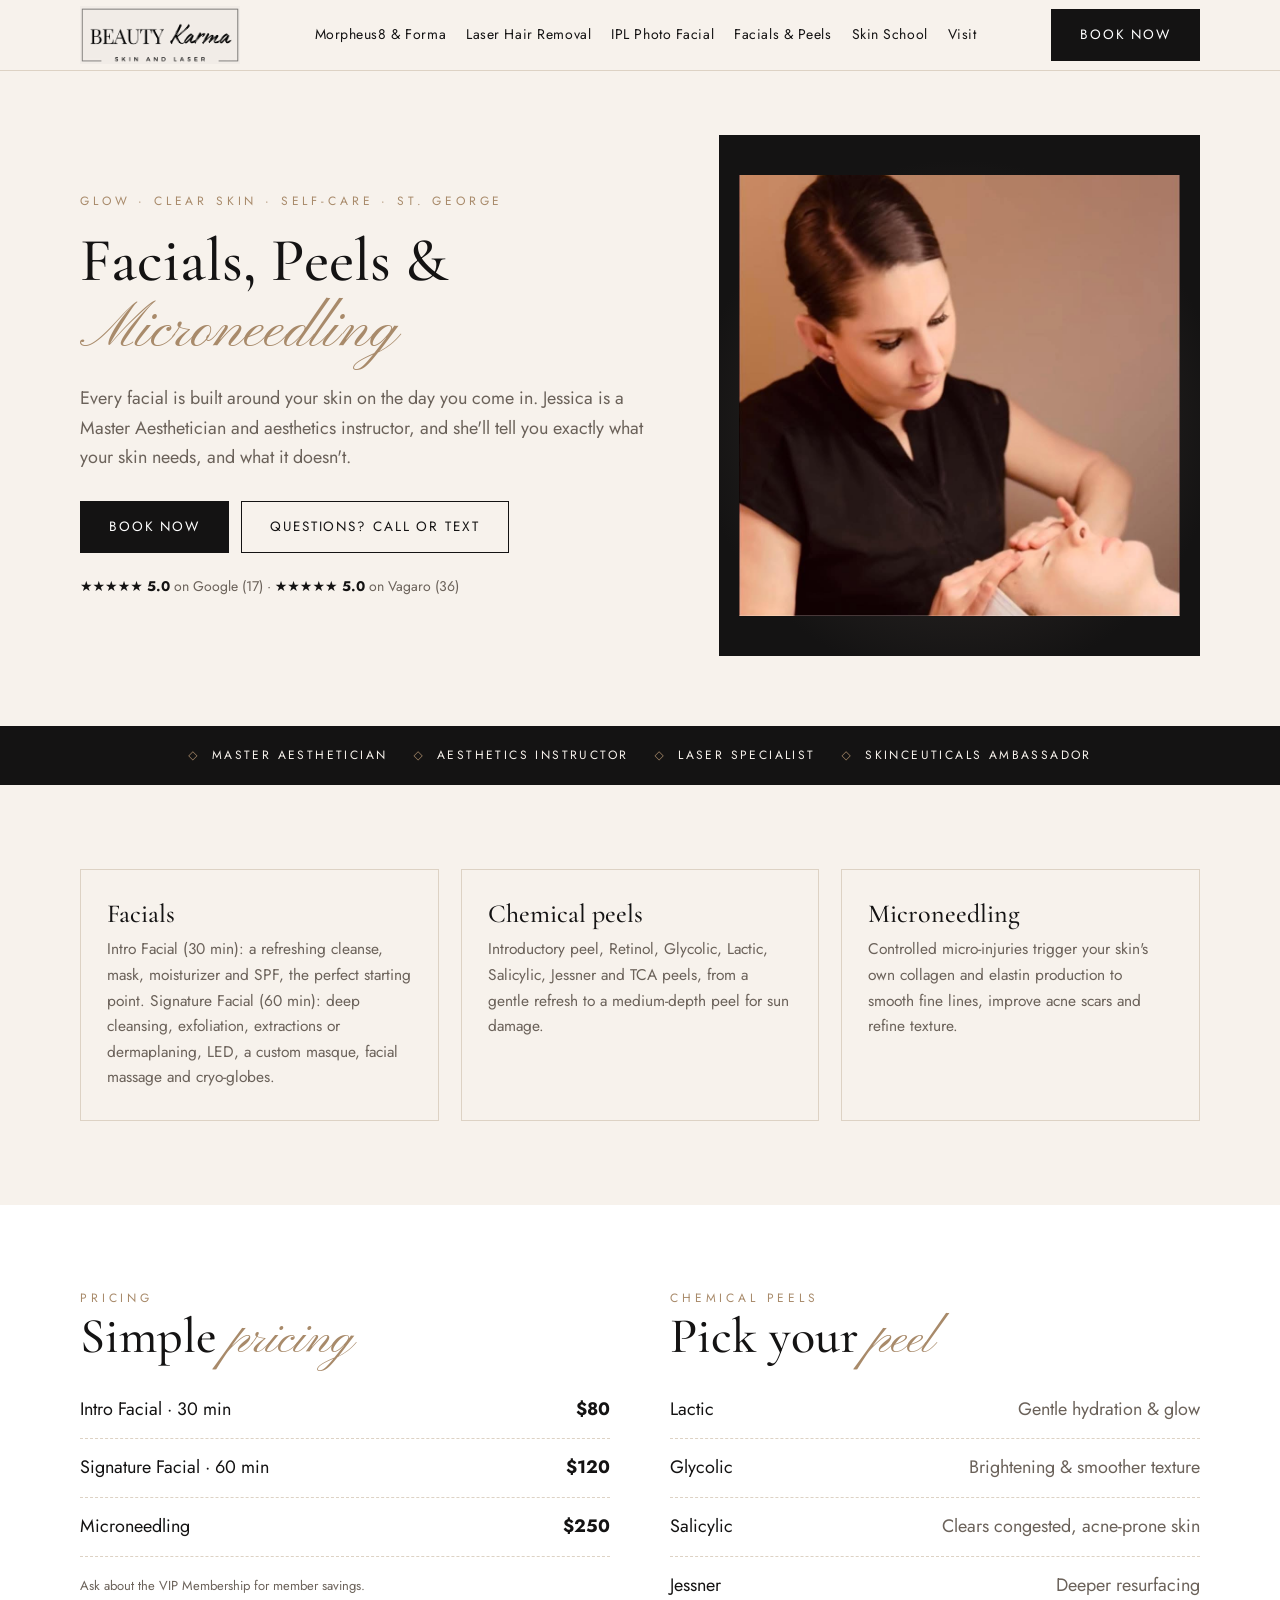
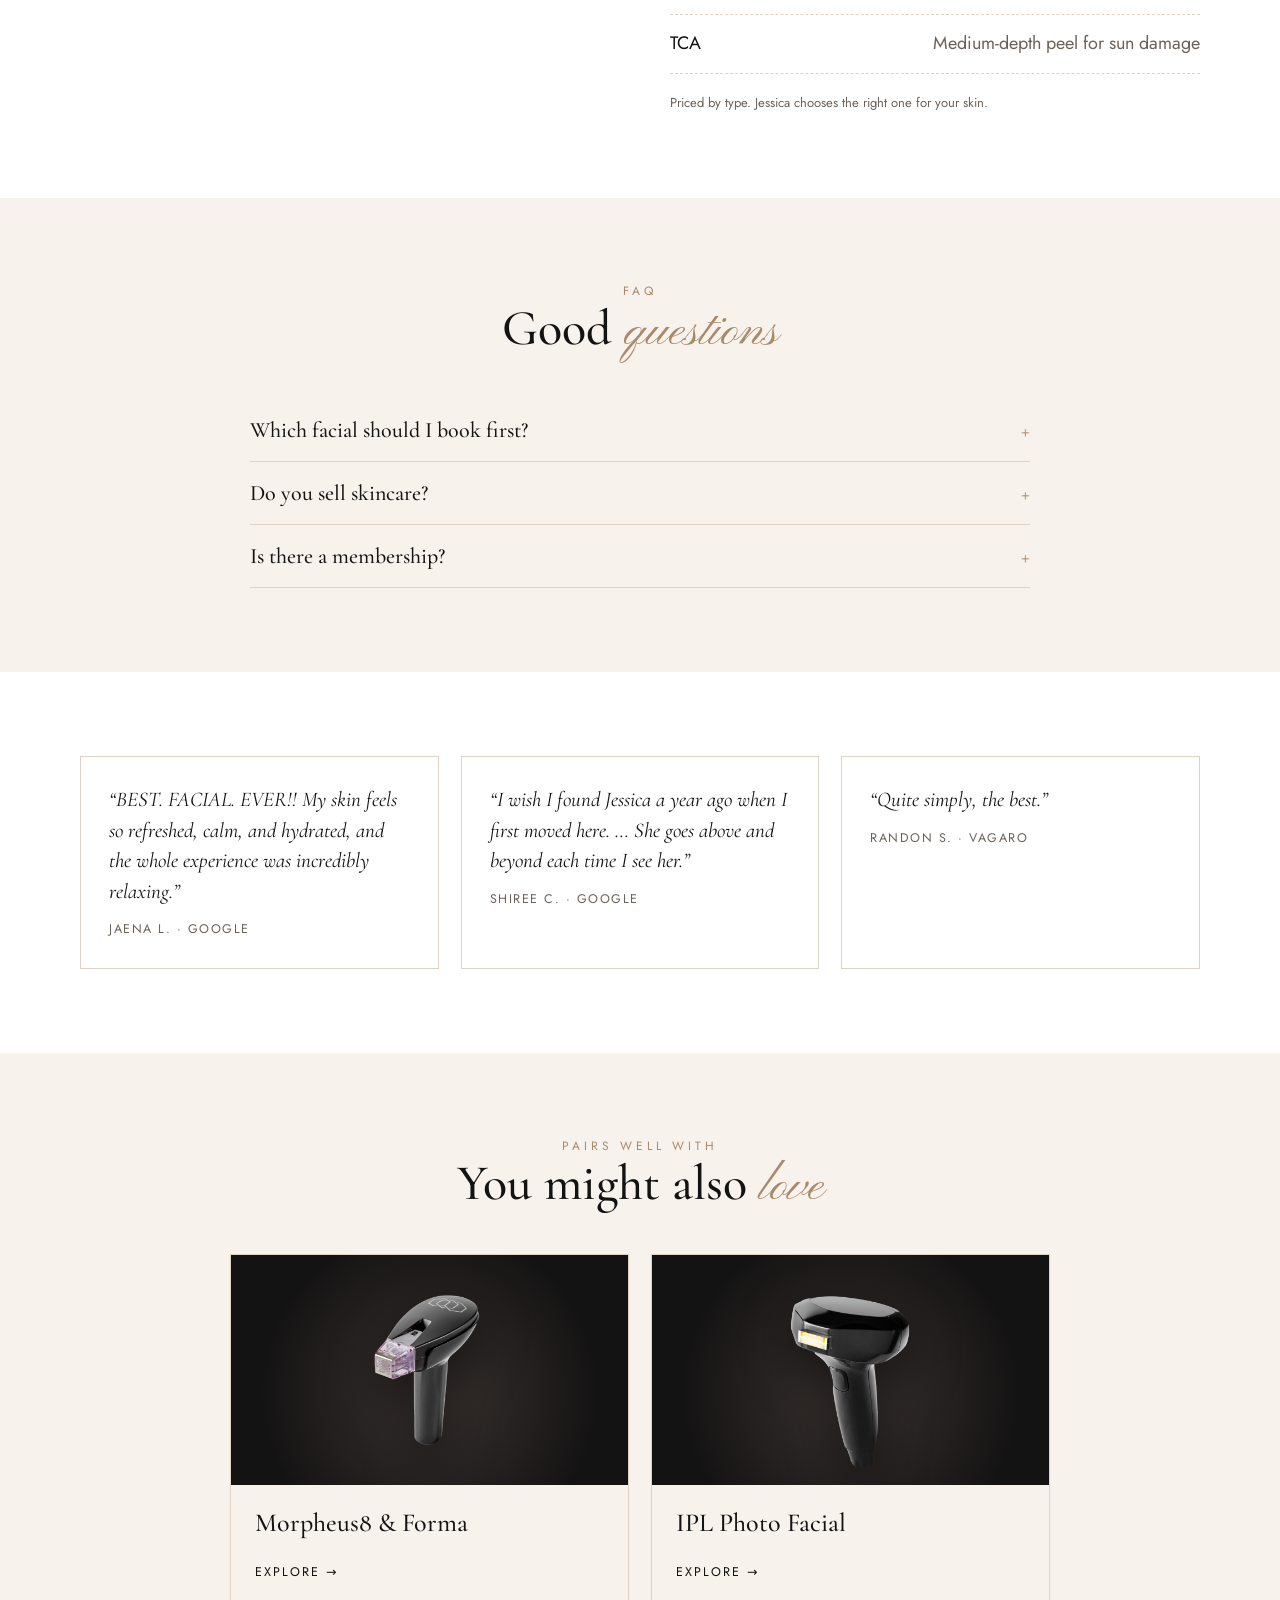
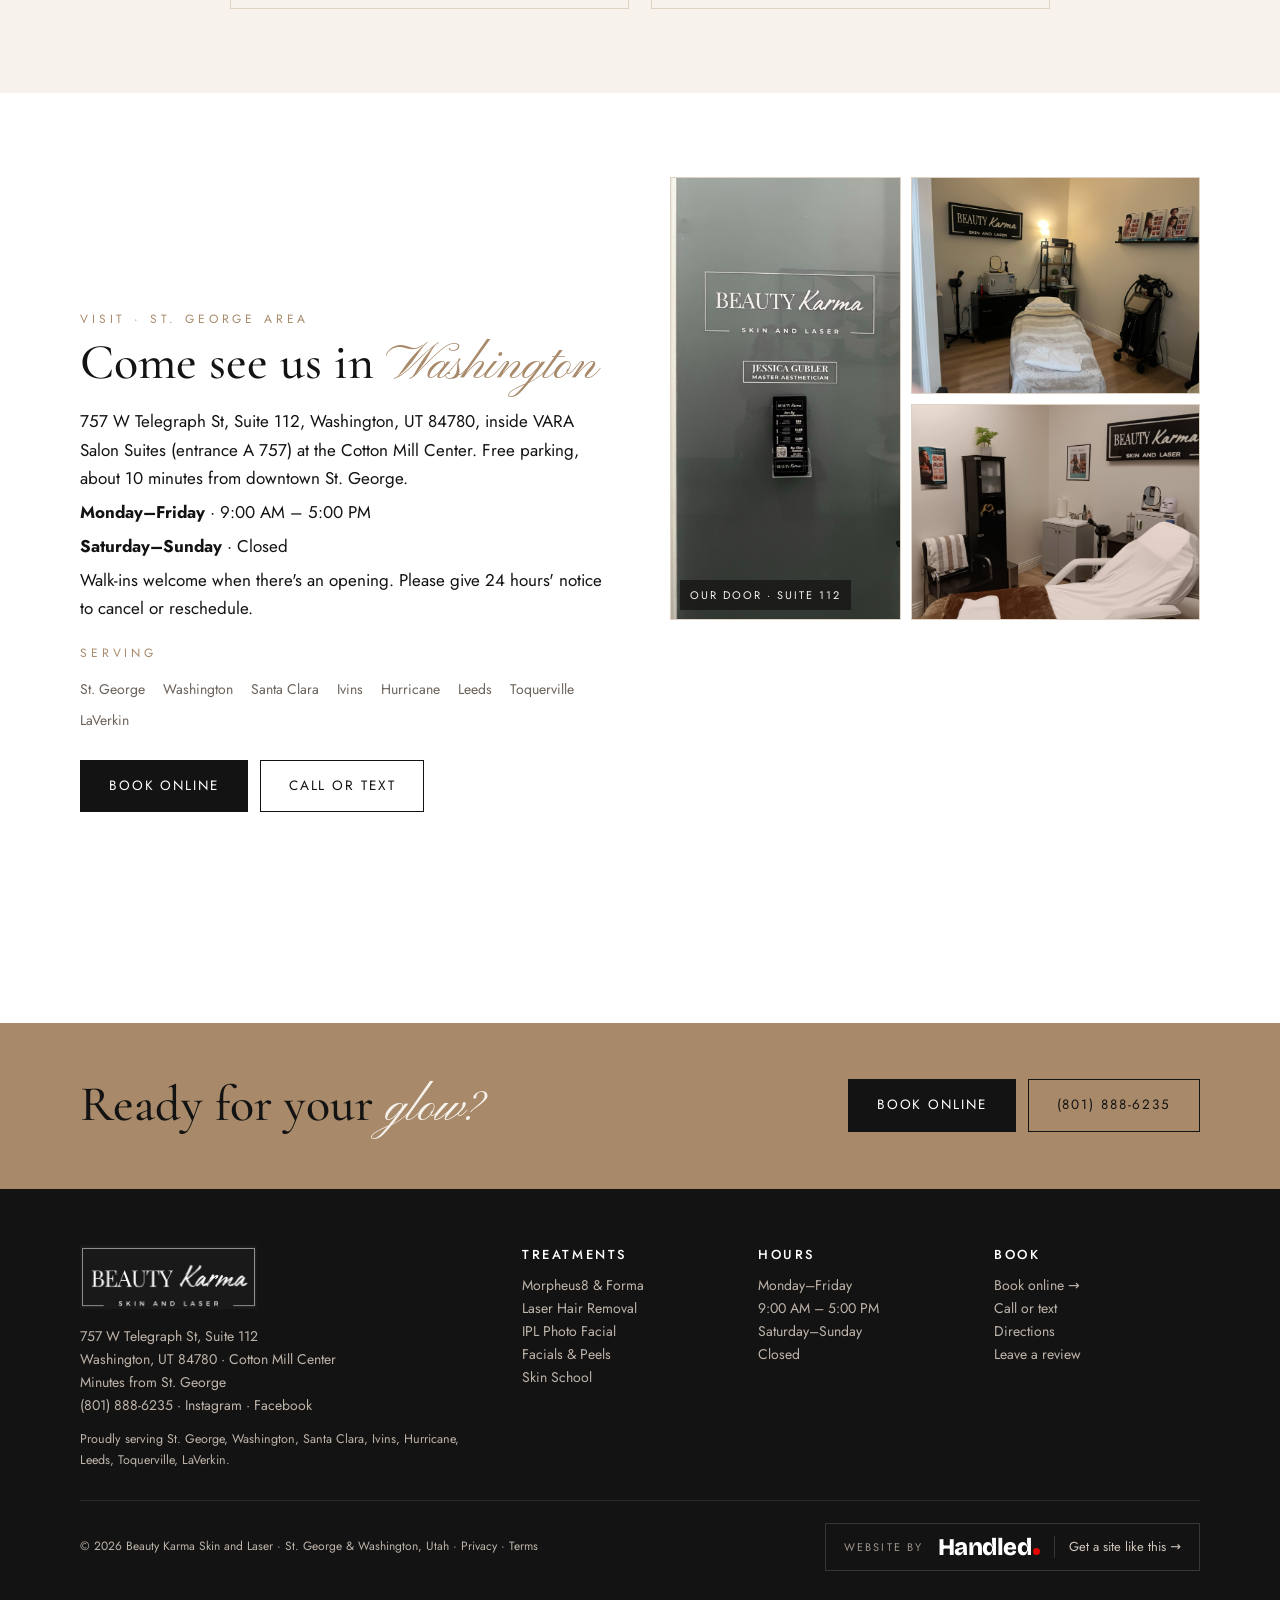
==== commit d6c388e0: "Hours: Monday–Friday 9:00 AM – 5:00 PM Co-Authored-By: Claude Opus 5.5 <noreply@anthropic.com>" ====
--- a/facials-and-peels/index.html
+++ b/facials-and-peels/index.html
@@ -9,7 +9,7 @@
 <meta property="og:image:width" content="1200"><meta property="og:image:height" content="630"><meta name="twitter:card" content="summary_large_image">
 <meta name="theme-color" content="#141313">
 <link href="https://fonts.googleapis.com/css2?family=Bricolage+Grotesque:wght@800&amp;text=Handled&amp;display=swap" rel="stylesheet"><link rel="preconnect" href="https://fonts.googleapis.com"><link rel="preconnect" href="https://fonts.gstatic.com" crossorigin><link href="https://fonts.googleapis.com/css2?family=Cormorant+Garamond:ital,wght@0,500;1,500&family=Jost:wght@400;500&family=Pinyon+Script&display=swap" rel="stylesheet"><link rel="stylesheet" href="/style.css">
-<script type="application/ld+json">{"@context": "https://schema.org", "@type": ["HealthAndBeautyBusiness", "MedicalBusiness"], "name": "Beauty Karma Skin and Laser", "url": "https://beautykarmaskinandlaser.com/", "telephone": "+18018886235", "image": "https://beautykarmaskinandlaser.com/img/og.jpg", "priceRange": "$$", "address": {"@type": "PostalAddress", "streetAddress": "757 W Telegraph St, Suite 112", "addressLocality": "Washington", "addressRegion": "UT", "postalCode": "84780", "addressCountry": "US"}, "geo": {"@type": "GeoCoordinates", "latitude": 37.1274348, "longitude": -113.5224998}, "openingHoursSpecification": [{"@type": "OpeningHoursSpecification", "dayOfWeek": ["Monday", "Tuesday", "Wednesday", "Thursday", "Friday"], "opens": "10:00", "closes": "17:00"}], "founder": {"@type": "Person", "name": "Jessica Gubler", "jobTitle": "Master Aesthetician"}, "sameAs": ["https://www.instagram.com/beautykarmaskinandlaser", "https://www.facebook.com/beautykarmaskinandlaser", "https://www.vagaro.com/beautykarmaskinandlaser"], "areaServed": ["St. George", "Washington", "Santa Clara", "Ivins", "Hurricane", "Leeds", "Toquerville", "LaVerkin"]}</script><script type="application/ld+json">{"@context": "https://schema.org", "@type": "FAQPage", "mainEntity": [{"@type": "Question", "name": "Which facial should I book first?", "acceptedAnswer": {"@type": "Answer", "text": "If you're new, start with the Intro Facial or a consultation. Jessica will map out what's next."}}, {"@type": "Question", "name": "Do you sell skincare?", "acceptedAnswer": {"@type": "Answer", "text": "Jessica is a SkinCeuticals ambassador and can recommend a simple home routine that fits your skin."}}, {"@type": "Question", "name": "Is there a membership?", "acceptedAnswer": {"@type": "Answer", "text": "Yes. Ask about the VIP Membership for savings on regular facials and treatments."}}]}</script></head><body><header class="top"><div class="wrap">
+<script type="application/ld+json">{"@context": "https://schema.org", "@type": ["HealthAndBeautyBusiness", "MedicalBusiness"], "name": "Beauty Karma Skin and Laser", "url": "https://beautykarmaskinandlaser.com/", "telephone": "+18018886235", "image": "https://beautykarmaskinandlaser.com/img/og.jpg", "priceRange": "$$", "address": {"@type": "PostalAddress", "streetAddress": "757 W Telegraph St, Suite 112", "addressLocality": "Washington", "addressRegion": "UT", "postalCode": "84780", "addressCountry": "US"}, "geo": {"@type": "GeoCoordinates", "latitude": 37.1274348, "longitude": -113.5224998}, "openingHoursSpecification": [{"@type": "OpeningHoursSpecification", "dayOfWeek": ["Monday", "Tuesday", "Wednesday", "Thursday", "Friday"], "opens": "09:00", "closes": "17:00"}], "founder": {"@type": "Person", "name": "Jessica Gubler", "jobTitle": "Master Aesthetician"}, "sameAs": ["https://www.instagram.com/beautykarmaskinandlaser", "https://www.facebook.com/beautykarmaskinandlaser", "https://www.vagaro.com/beautykarmaskinandlaser"], "areaServed": ["St. George", "Washington", "Santa Clara", "Ivins", "Hurricane", "Leeds", "Toquerville", "LaVerkin"]}</script><script type="application/ld+json">{"@context": "https://schema.org", "@type": "FAQPage", "mainEntity": [{"@type": "Question", "name": "Which facial should I book first?", "acceptedAnswer": {"@type": "Answer", "text": "If you're new, start with the Intro Facial or a consultation. Jessica will map out what's next."}}, {"@type": "Question", "name": "Do you sell skincare?", "acceptedAnswer": {"@type": "Answer", "text": "Jessica is a SkinCeuticals ambassador and can recommend a simple home routine that fits your skin."}}, {"@type": "Question", "name": "Is there a membership?", "acceptedAnswer": {"@type": "Answer", "text": "Yes. Ask about the VIP Membership for savings on regular facials and treatments."}}]}</script></head><body><header class="top"><div class="wrap">
 <a class="logo" href="/" aria-label="Beauty Karma Skin and Laser home"><img class="lg lg-light" src="/img/logo.jpg" alt="Beauty Karma Skin and Laser"></a>
 <nav class="nav" id="nav"><a href="/morpheus8/">Morpheus8 &amp; Forma</a><a href="/laser-hair-removal/">Laser Hair Removal</a><a href="/ipl-photofacial/">IPL Photo Facial</a><a href="/facials-and-peels/">Facials &amp; Peels</a><a href="/skin-school/">Skin School</a><a href="/#visit">Visit</a></nav>
 <a class="btn" href="https://www.vagaro.com/beautykarmaskinandlaser/book-now">Book now</a>
@@ -34,7 +34,7 @@
 <section id="visit" class="alt"><div class="wrap split">
 <div class="info"><p class="kicker">Visit · St. George area</p><h2>Come see us in <i>Washington</i></h2>
 <p>757 W Telegraph St, Suite 112, Washington, UT 84780, inside VARA Salon Suites (entrance A 757) at the Cotton Mill Center. Free parking, about 10 minutes from downtown St. George.</p>
-<p><b>Monday–Friday</b> · 10:00 AM – 5:00 PM</p><p><b>Saturday–Sunday</b> · Closed</p><p>Walk-ins welcome when there's an opening. Please give 24 hours' notice to cancel or reschedule.</p>
+<p><b>Monday–Friday</b> · 9:00 AM – 5:00 PM</p><p><b>Saturday–Sunday</b> · Closed</p><p>Walk-ins welcome when there's an opening. Please give 24 hours' notice to cancel or reschedule.</p>
 <p class="kicker" style="margin-top:22px">Serving</p><div class="towns"><span>St. George</span><span>Washington</span><span>Santa Clara</span><span>Ivins</span><span>Hurricane</span><span>Leeds</span><span>Toquerville</span><span>LaVerkin</span></div>
 <div class="cta"><a class="btn" href="https://www.vagaro.com/beautykarmaskinandlaser/book-now">Book online</a><a class="btn ghost" href="tel:+18018886235">Call or text</a></div></div>
 <div><div class="suite"><figure class="door"><img loading="lazy" src="/img/suite-door.jpg" alt="The Beauty Karma Skin and Laser door at Suite 112, 757 W Telegraph St, Washington, Utah"><figcaption>Our door · Suite 112</figcaption></figure><img loading="lazy" src="/img/suite-laser-room.jpg" alt="Laser treatment room at Beauty Karma Skin and Laser, Washington, Utah"><img loading="lazy" src="/img/suite-facial-room.jpg" alt="Facial room at Beauty Karma Skin and Laser, Washington, Utah"></div>
@@ -49,7 +49,7 @@
 <p><a href="tel:+18018886235">(801) 888-6235</a> · <a href="https://www.instagram.com/beautykarmaskinandlaser">Instagram</a> · <a href="https://www.facebook.com/beautykarmaskinandlaser">Facebook</a></p>
 <p style="margin-top:12px;font-size:12.5px">Proudly serving St. George, Washington, Santa Clara, Ivins, Hurricane, Leeds, Toquerville, LaVerkin.</p></div>
 <div><h5>Treatments</h5><p><a href="/morpheus8/">Morpheus8 &amp; Forma</a></p><p><a href="/laser-hair-removal/">Laser Hair Removal</a></p><p><a href="/ipl-photofacial/">IPL Photo Facial</a></p><p><a href="/facials-and-peels/">Facials &amp; Peels</a></p><p><a href="/skin-school/">Skin School</a></p></div>
-<div><h5>Hours</h5><p>Monday–Friday<br>10:00 AM – 5:00 PM</p><p>Saturday–Sunday<br>Closed</p></div>
+<div><h5>Hours</h5><p>Monday–Friday<br>9:00 AM – 5:00 PM</p><p>Saturday–Sunday<br>Closed</p></div>
 <div><h5>Book</h5><p><a href="https://www.vagaro.com/beautykarmaskinandlaser/book-now">Book online →</a></p><p><a href="tel:+18018886235">Call or text</a></p><p><a href="https://www.google.com/maps/place/Beauty+Karma+Skin+And+Laser/@37.1274348,-113.5224998,17z">Directions</a></p><p><a href="/review/">Leave a review</a></p></div>
 <div class="credit"><span>© 2026 Beauty Karma Skin and Laser · St. George &amp; Washington, Utah · <a href="/privacy/">Privacy</a> · <a href="/terms/">Terms</a></span><a class="hbadge" href="https://handleditforyou.com/?utm_source=beautykarma&amp;utm_medium=footer_credit" target="_blank" rel="noopener" aria-label="Website by Handled. Get a site like this.">
 <span class="hb-s">Website by</span><span class="hb-logo">Handled<i></i></span><span class="hb-cta">Get a site like this &rarr;</span></a></div>
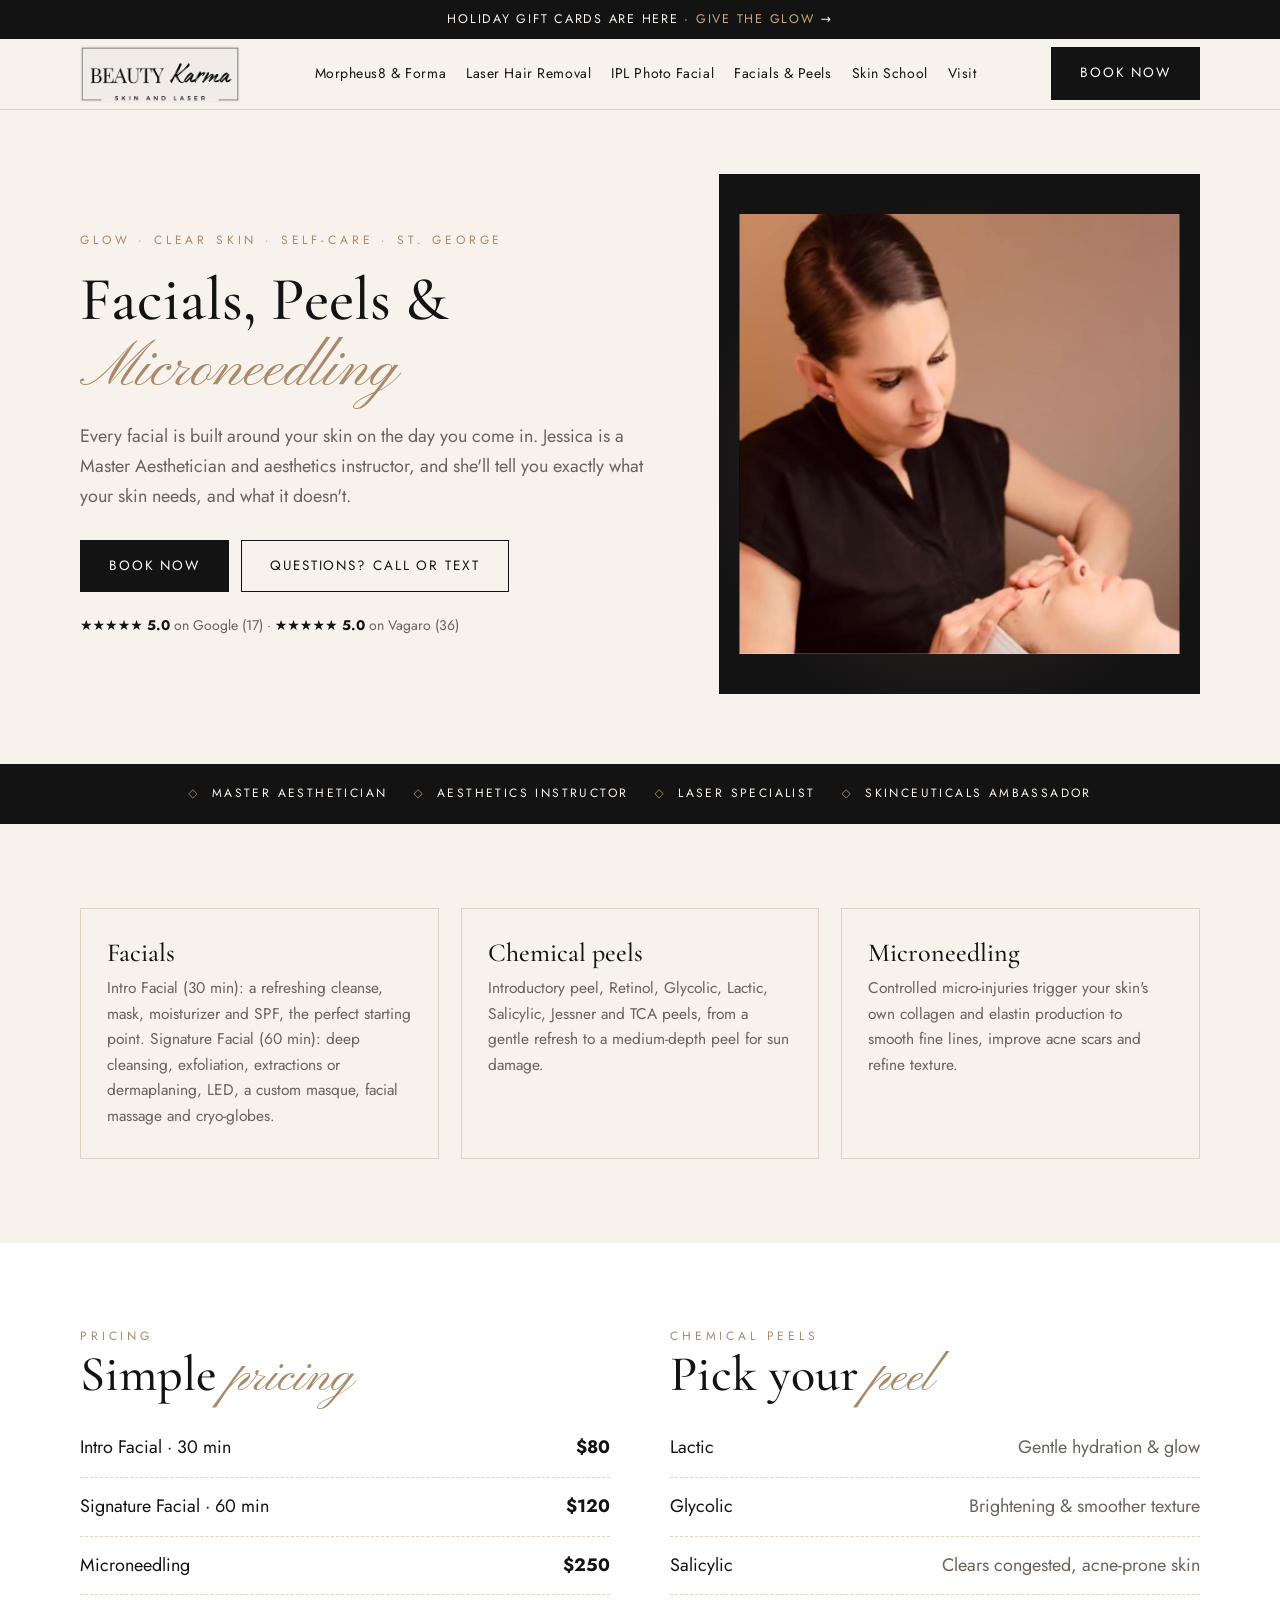
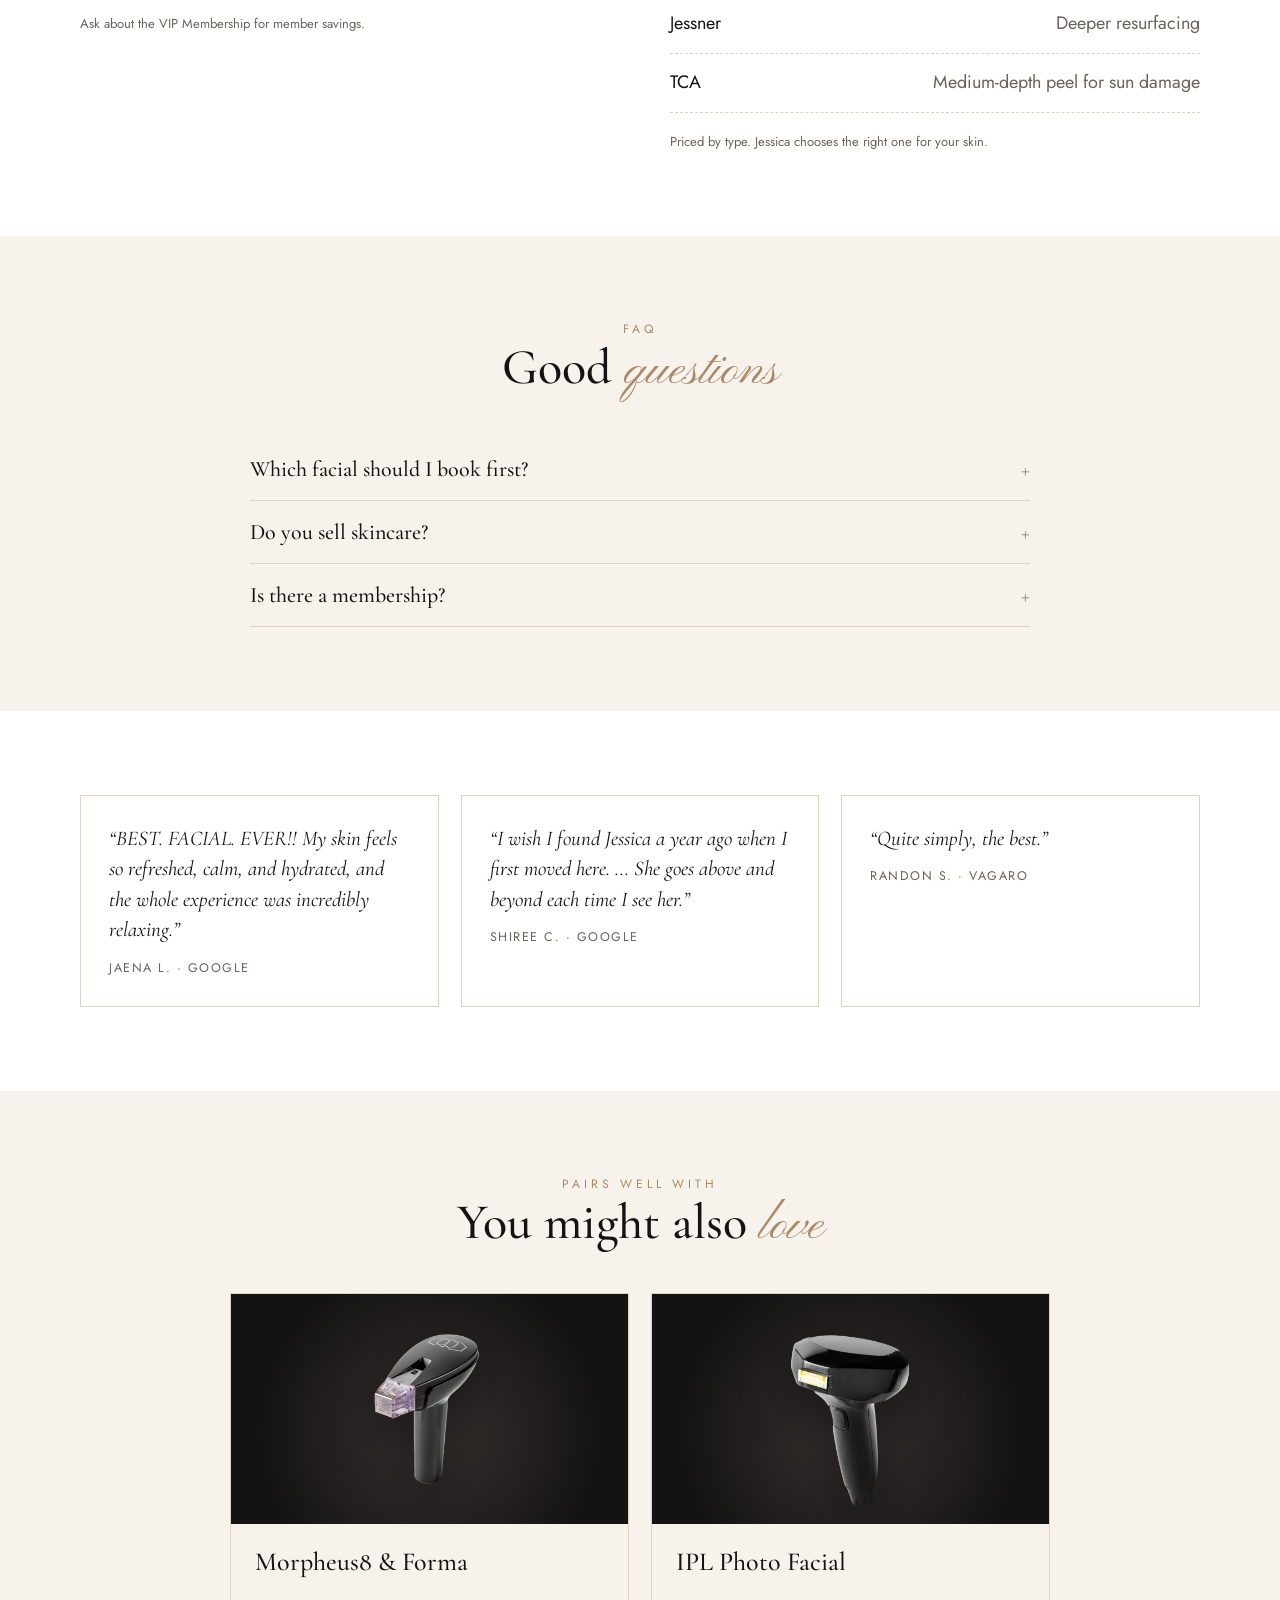
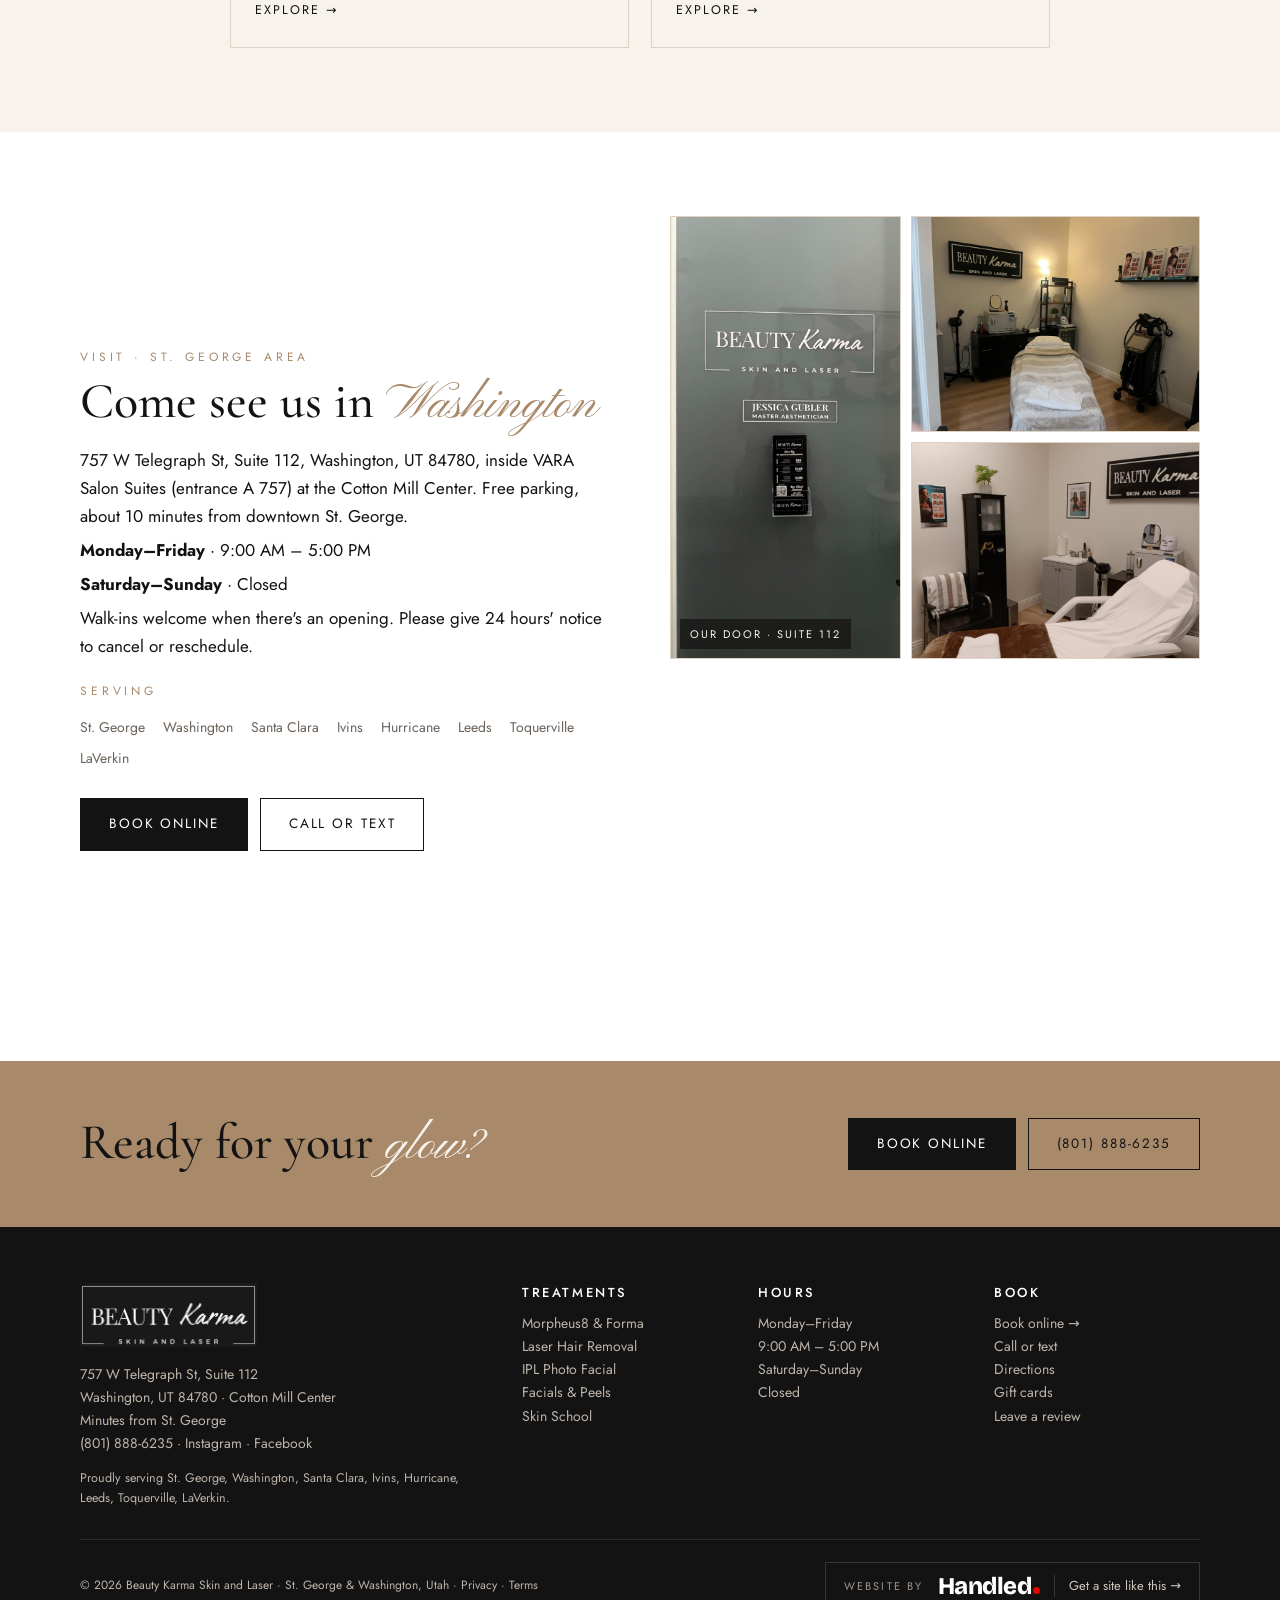
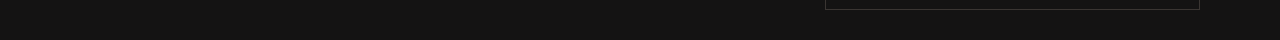
==== commit eee0bd7e: "Holiday gift cards: /gift-cards/ page, top bar, footer link Co-Authored-By: Claude Opus 5.5 <noreply" ====
--- a/facials-and-peels/index.html
+++ b/facials-and-peels/index.html
@@ -8,8 +8,8 @@
 <meta property="og:description" content="Custom facials, chemical peels (TCA, Jessner, glycolic, salicylic, lactic, retinol) and microneedling in St. George &amp; Washington, UT with Master Aesthetician Jessica Gubler."><meta property="og:image" content="https://beautykarmaskinandlaser.com/img/og.jpg">
 <meta property="og:image:width" content="1200"><meta property="og:image:height" content="630"><meta name="twitter:card" content="summary_large_image">
 <meta name="theme-color" content="#141313">
-<link href="https://fonts.googleapis.com/css2?family=Bricolage+Grotesque:wght@800&amp;text=Handled&amp;display=swap" rel="stylesheet"><link rel="preconnect" href="https://fonts.googleapis.com"><link rel="preconnect" href="https://fonts.gstatic.com" crossorigin><link href="https://fonts.googleapis.com/css2?family=Cormorant+Garamond:ital,wght@0,500;1,500&family=Jost:wght@400;500&family=Pinyon+Script&display=swap" rel="stylesheet"><link rel="stylesheet" href="/style.css">
-<script type="application/ld+json">{"@context": "https://schema.org", "@type": ["HealthAndBeautyBusiness", "MedicalBusiness"], "name": "Beauty Karma Skin and Laser", "url": "https://beautykarmaskinandlaser.com/", "telephone": "+18018886235", "image": "https://beautykarmaskinandlaser.com/img/og.jpg", "priceRange": "$$", "address": {"@type": "PostalAddress", "streetAddress": "757 W Telegraph St, Suite 112", "addressLocality": "Washington", "addressRegion": "UT", "postalCode": "84780", "addressCountry": "US"}, "geo": {"@type": "GeoCoordinates", "latitude": 37.1274348, "longitude": -113.5224998}, "openingHoursSpecification": [{"@type": "OpeningHoursSpecification", "dayOfWeek": ["Monday", "Tuesday", "Wednesday", "Thursday", "Friday"], "opens": "09:00", "closes": "17:00"}], "founder": {"@type": "Person", "name": "Jessica Gubler", "jobTitle": "Master Aesthetician"}, "sameAs": ["https://www.instagram.com/beautykarmaskinandlaser", "https://www.facebook.com/beautykarmaskinandlaser", "https://www.vagaro.com/beautykarmaskinandlaser"], "areaServed": ["St. George", "Washington", "Santa Clara", "Ivins", "Hurricane", "Leeds", "Toquerville", "LaVerkin"]}</script><script type="application/ld+json">{"@context": "https://schema.org", "@type": "FAQPage", "mainEntity": [{"@type": "Question", "name": "Which facial should I book first?", "acceptedAnswer": {"@type": "Answer", "text": "If you're new, start with the Intro Facial or a consultation. Jessica will map out what's next."}}, {"@type": "Question", "name": "Do you sell skincare?", "acceptedAnswer": {"@type": "Answer", "text": "Jessica is a SkinCeuticals ambassador and can recommend a simple home routine that fits your skin."}}, {"@type": "Question", "name": "Is there a membership?", "acceptedAnswer": {"@type": "Answer", "text": "Yes. Ask about the VIP Membership for savings on regular facials and treatments."}}]}</script></head><body><header class="top"><div class="wrap">
+<link rel="preconnect" href="https://fonts.googleapis.com"><link rel="preconnect" href="https://fonts.gstatic.com" crossorigin><link rel="stylesheet" href="https://fonts.googleapis.com/css2?family=Bricolage+Grotesque:wght@800&amp;text=Handled&amp;display=swap" media="print" onload="this.media='all'"><link rel="stylesheet" href="https://fonts.googleapis.com/css2?family=Cormorant+Garamond:ital,wght@0,500;1,500&family=Jost:wght@400;500&family=Pinyon+Script&display=swap" media="print" onload="this.media='all'"><noscript><link rel="stylesheet" href="https://fonts.googleapis.com/css2?family=Bricolage+Grotesque:wght@800&amp;text=Handled&amp;display=swap"><link rel="stylesheet" href="https://fonts.googleapis.com/css2?family=Cormorant+Garamond:ital,wght@0,500;1,500&family=Jost:wght@400;500&family=Pinyon+Script&display=swap"></noscript><link rel="stylesheet" href="/style.css">
+<script type="application/ld+json">{"@context": "https://schema.org", "@type": ["HealthAndBeautyBusiness", "MedicalBusiness"], "name": "Beauty Karma Skin and Laser", "url": "https://beautykarmaskinandlaser.com/", "telephone": "+18018886235", "image": "https://beautykarmaskinandlaser.com/img/og.jpg", "priceRange": "$$", "address": {"@type": "PostalAddress", "streetAddress": "757 W Telegraph St, Suite 112", "addressLocality": "Washington", "addressRegion": "UT", "postalCode": "84780", "addressCountry": "US"}, "geo": {"@type": "GeoCoordinates", "latitude": 37.1274348, "longitude": -113.5224998}, "openingHoursSpecification": [{"@type": "OpeningHoursSpecification", "dayOfWeek": ["Monday", "Tuesday", "Wednesday", "Thursday", "Friday"], "opens": "09:00", "closes": "17:00"}], "founder": {"@type": "Person", "name": "Jessica Gubler", "jobTitle": "Master Aesthetician"}, "sameAs": ["https://www.instagram.com/beautykarmaskinandlaser", "https://www.facebook.com/beautykarmaskinandlaser", "https://www.vagaro.com/beautykarmaskinandlaser"], "areaServed": ["St. George", "Washington", "Santa Clara", "Ivins", "Hurricane", "Leeds", "Toquerville", "LaVerkin"]}</script><script type="application/ld+json">{"@context": "https://schema.org", "@type": "FAQPage", "mainEntity": [{"@type": "Question", "name": "Which facial should I book first?", "acceptedAnswer": {"@type": "Answer", "text": "If you're new, start with the Intro Facial or a consultation. Jessica will map out what's next."}}, {"@type": "Question", "name": "Do you sell skincare?", "acceptedAnswer": {"@type": "Answer", "text": "Jessica is a SkinCeuticals ambassador and can recommend a simple home routine that fits your skin."}}, {"@type": "Question", "name": "Is there a membership?", "acceptedAnswer": {"@type": "Answer", "text": "Yes. Ask about the VIP Membership for savings on regular facials and treatments."}}]}</script></head><body><a class="ann" href="/gift-cards/">Holiday gift cards are here &middot; <u>Give the glow</u> &rarr;</a><header class="top"><div class="wrap">
 <a class="logo" href="/" aria-label="Beauty Karma Skin and Laser home"><img class="lg lg-light" src="/img/logo.jpg" alt="Beauty Karma Skin and Laser"></a>
 <nav class="nav" id="nav"><a href="/morpheus8/">Morpheus8 &amp; Forma</a><a href="/laser-hair-removal/">Laser Hair Removal</a><a href="/ipl-photofacial/">IPL Photo Facial</a><a href="/facials-and-peels/">Facials &amp; Peels</a><a href="/skin-school/">Skin School</a><a href="/#visit">Visit</a></nav>
 <a class="btn" href="https://www.vagaro.com/beautykarmaskinandlaser/book-now">Book now</a>
@@ -50,7 +50,7 @@
 <p style="margin-top:12px;font-size:12.5px">Proudly serving St. George, Washington, Santa Clara, Ivins, Hurricane, Leeds, Toquerville, LaVerkin.</p></div>
 <div><h5>Treatments</h5><p><a href="/morpheus8/">Morpheus8 &amp; Forma</a></p><p><a href="/laser-hair-removal/">Laser Hair Removal</a></p><p><a href="/ipl-photofacial/">IPL Photo Facial</a></p><p><a href="/facials-and-peels/">Facials &amp; Peels</a></p><p><a href="/skin-school/">Skin School</a></p></div>
 <div><h5>Hours</h5><p>Monday–Friday<br>9:00 AM – 5:00 PM</p><p>Saturday–Sunday<br>Closed</p></div>
-<div><h5>Book</h5><p><a href="https://www.vagaro.com/beautykarmaskinandlaser/book-now">Book online →</a></p><p><a href="tel:+18018886235">Call or text</a></p><p><a href="https://www.google.com/maps/place/Beauty+Karma+Skin+And+Laser/@37.1274348,-113.5224998,17z">Directions</a></p><p><a href="/review/">Leave a review</a></p></div>
+<div><h5>Book</h5><p><a href="https://www.vagaro.com/beautykarmaskinandlaser/book-now">Book online →</a></p><p><a href="tel:+18018886235">Call or text</a></p><p><a href="https://www.google.com/maps/place/Beauty+Karma+Skin+And+Laser/@37.1274348,-113.5224998,17z">Directions</a></p><p><a href="/gift-cards/">Gift cards</a></p><p><a href="/review/">Leave a review</a></p></div>
 <div class="credit"><span>© 2026 Beauty Karma Skin and Laser · St. George &amp; Washington, Utah · <a href="/privacy/">Privacy</a> · <a href="/terms/">Terms</a></span><a class="hbadge" href="https://handleditforyou.com/?utm_source=beautykarma&amp;utm_medium=footer_credit" target="_blank" rel="noopener" aria-label="Website by Handled. Get a site like this.">
 <span class="hb-s">Website by</span><span class="hb-logo">Handled<i></i></span><span class="hb-cta">Get a site like this &rarr;</span></a></div>
 </div></footer>
--- a/style.css
+++ b/style.css
@@ -104,7 +104,7 @@
 /* treatment page */
 .thero .wrap{display:grid;grid-template-columns:1.1fr .9fr;gap:50px;align-items:center}
 .thero .devs{display:flex;justify-content:center;gap:10px;background:radial-gradient(circle at 50% 55%,#3a3330 0%,var(--ink) 70%);padding:40px 20px;min-height:420px;align-items:center}
-.thero .devs img{max-height:360px;filter:drop-shadow(0 24px 30px rgba(0,0,0,.6))}
+.thero .devs img{max-height:360px;width:auto;height:auto;filter:drop-shadow(0 24px 30px rgba(0,0,0,.6))}
 .areas{display:flex;flex-wrap:wrap;gap:10px;margin-top:20px}
 .areas span{border:1px solid var(--line);padding:9px 16px;font-size:14px;background:#fff}
 .price{display:flex;justify-content:space-between;border-bottom:1px dashed var(--line);padding:14px 0;font-size:18px}
@@ -128,6 +128,10 @@
 .map{border:0;width:100%;height:300px;filter:grayscale(.4)}
 .suite{display:grid;grid-template-columns:.8fr 1fr;grid-template-rows:auto auto;gap:10px;margin-bottom:10px}.suite img{width:100%;aspect-ratio:4/3;object-fit:cover;display:block;border:1px solid var(--line)}
 .suite .door{grid-row:span 2;margin:0;position:relative}.suite .door img{height:100%;aspect-ratio:auto;object-position:50% 35%}.suite .door figcaption{position:absolute;left:10px;bottom:10px;background:rgba(20,19,19,.72);color:var(--cream);font-size:11px;letter-spacing:.18em;text-transform:uppercase;padding:6px 10px}
+/* gift cards */
+.ann{display:block;background:var(--ink);color:var(--cream);text-align:center;font-size:12.5px;letter-spacing:.14em;text-transform:uppercase;padding:9px 16px;text-decoration:none}.ann u{color:#c9a982;text-decoration:none}
+.gcard{width:100%;max-width:560px;box-shadow:0 30px 60px rgba(20,19,19,.28);transform:rotate(-2deg)}
+.idea{border:1px solid var(--line);background:var(--cream);padding:28px 26px}.idea .kicker{font-size:11px}.idea h3{margin-top:8px}.idea p{color:var(--muted);font-size:15.5px}
 /* school */
 .article{max-width:760px;margin:0 auto}
 .article h2{font-size:38px;margin-top:10px}
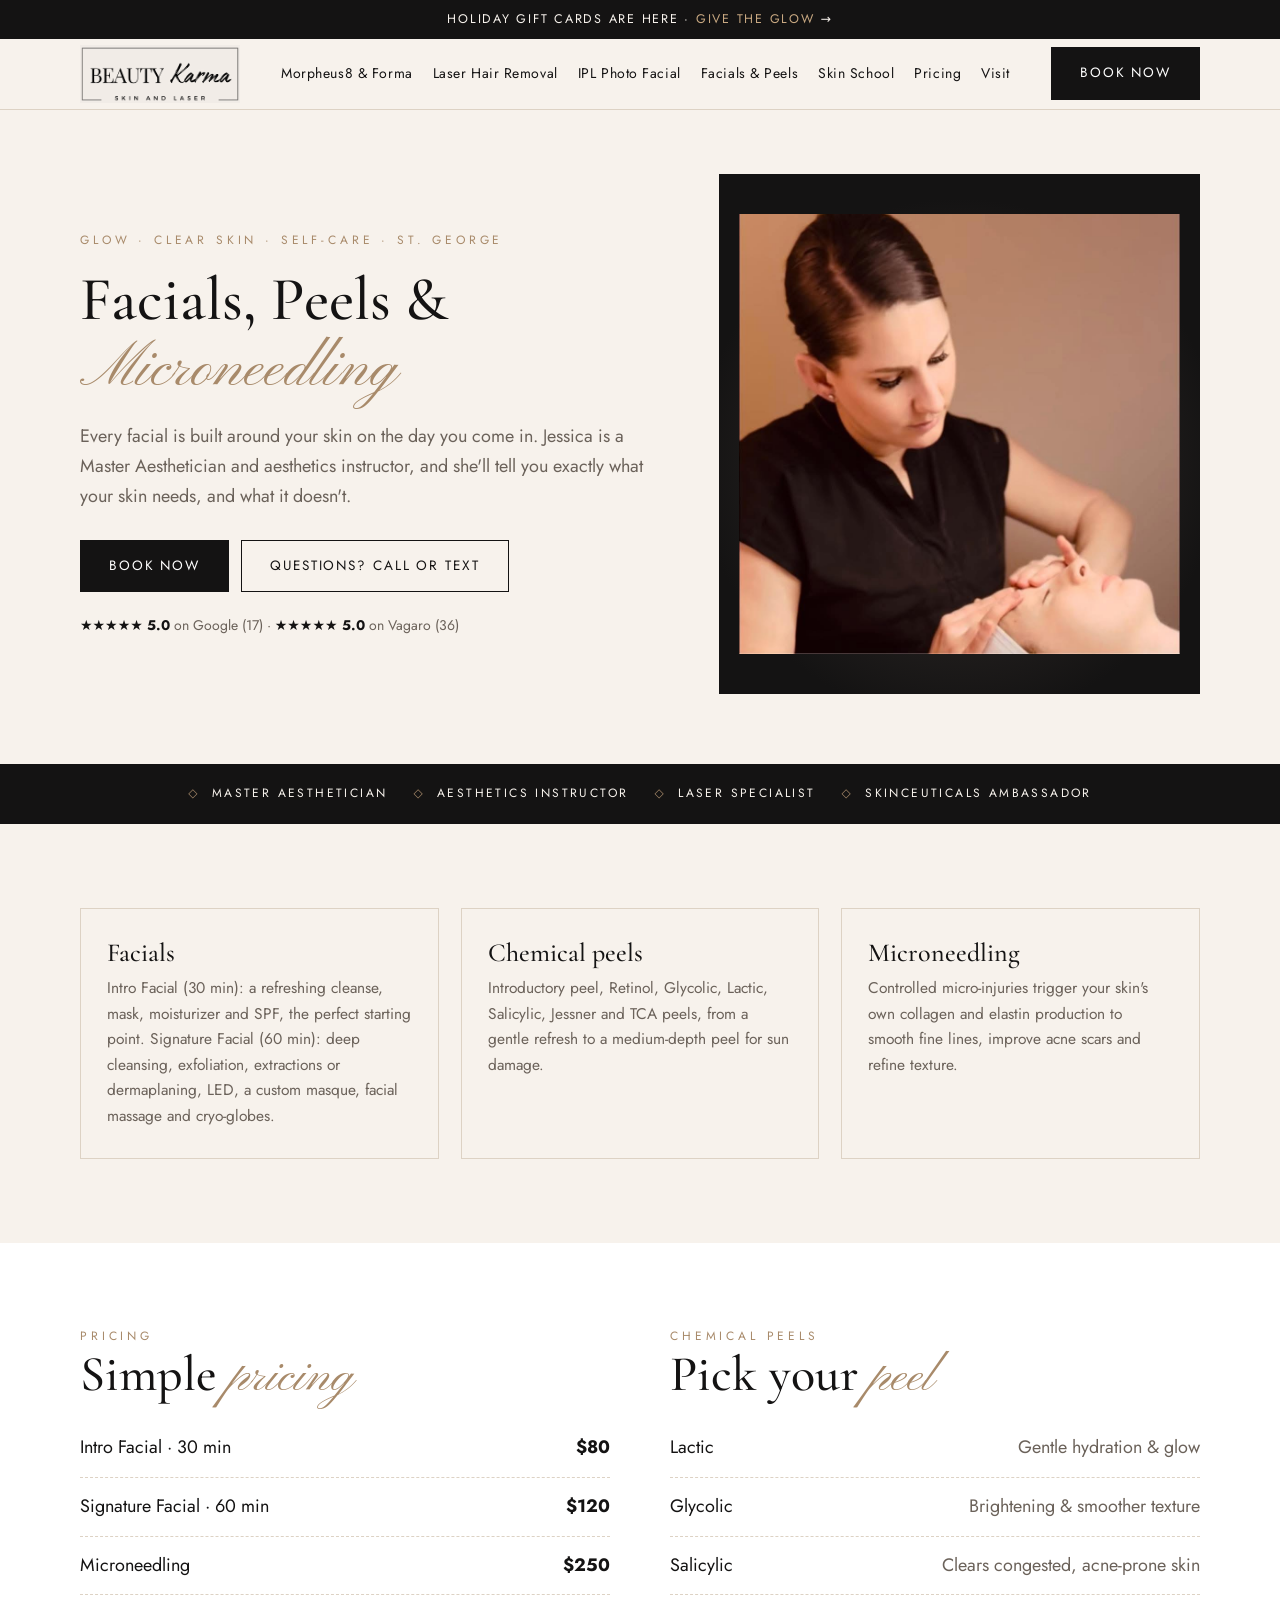
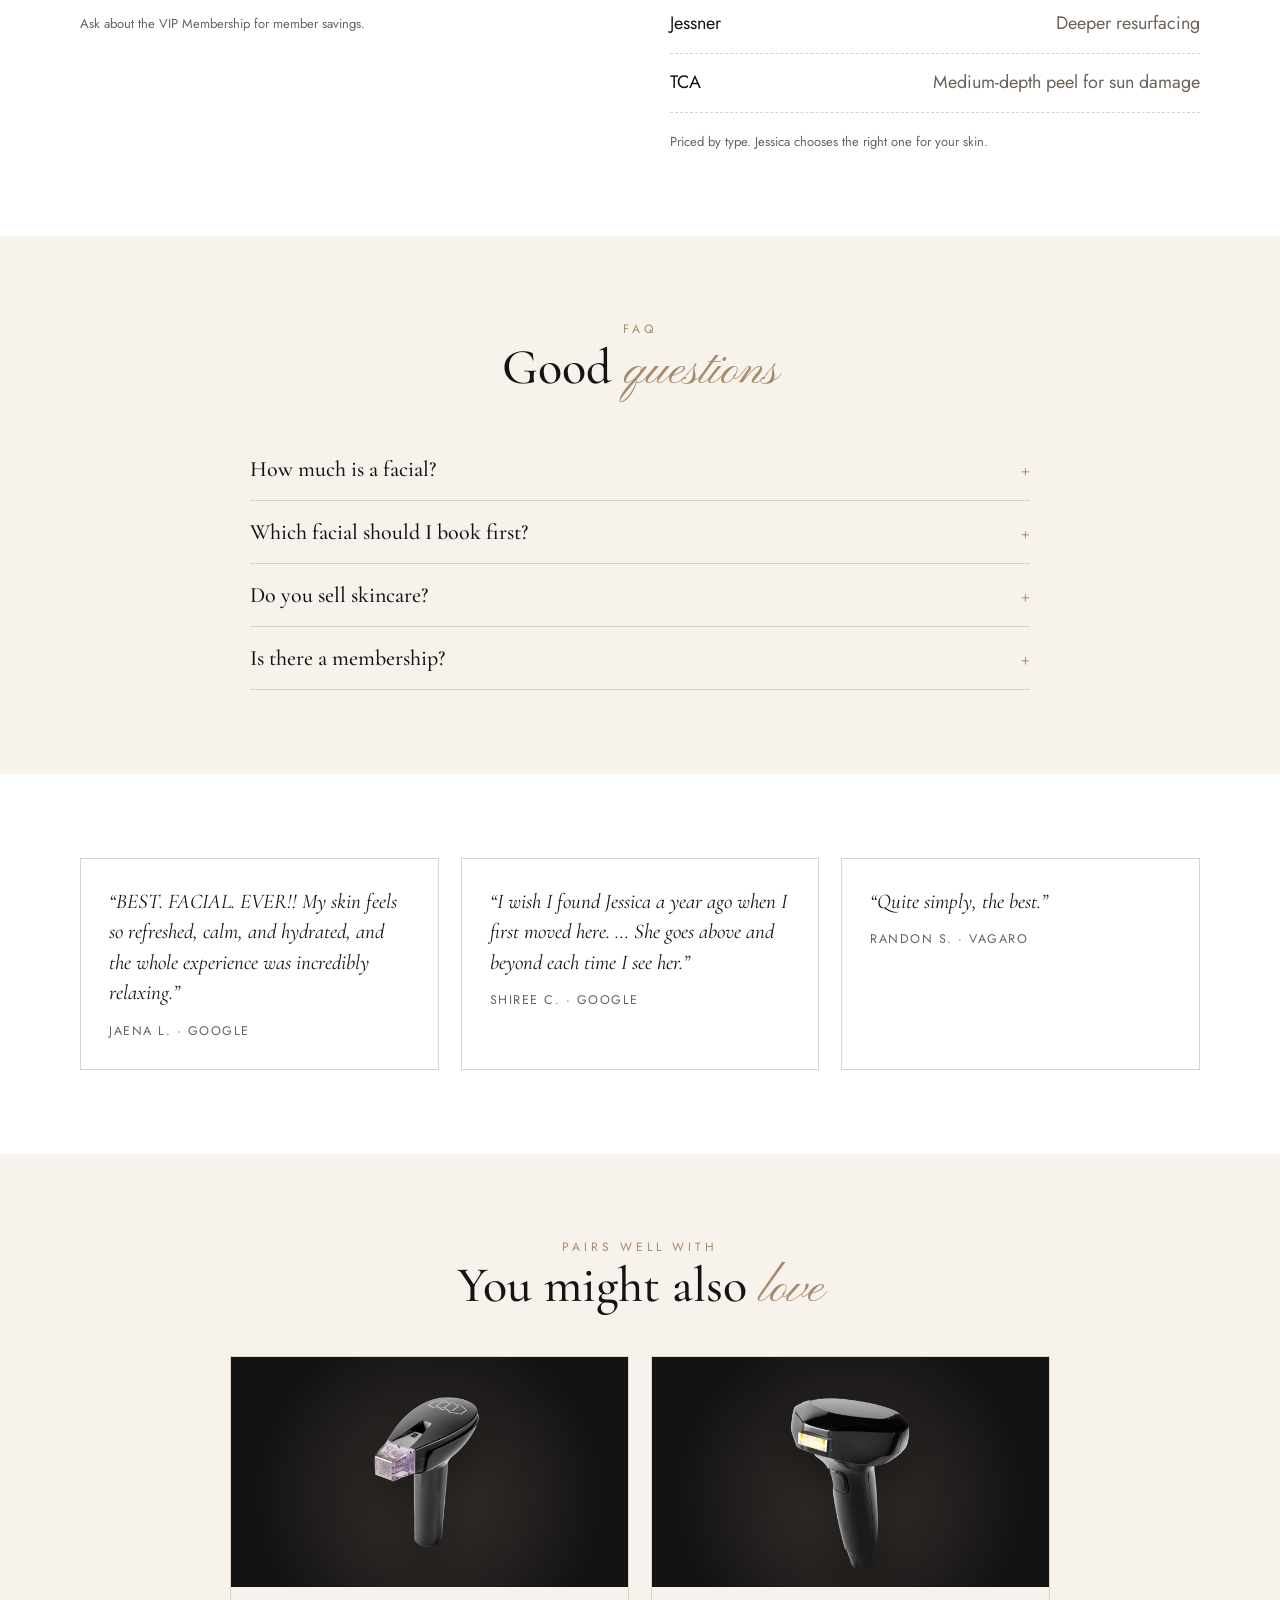
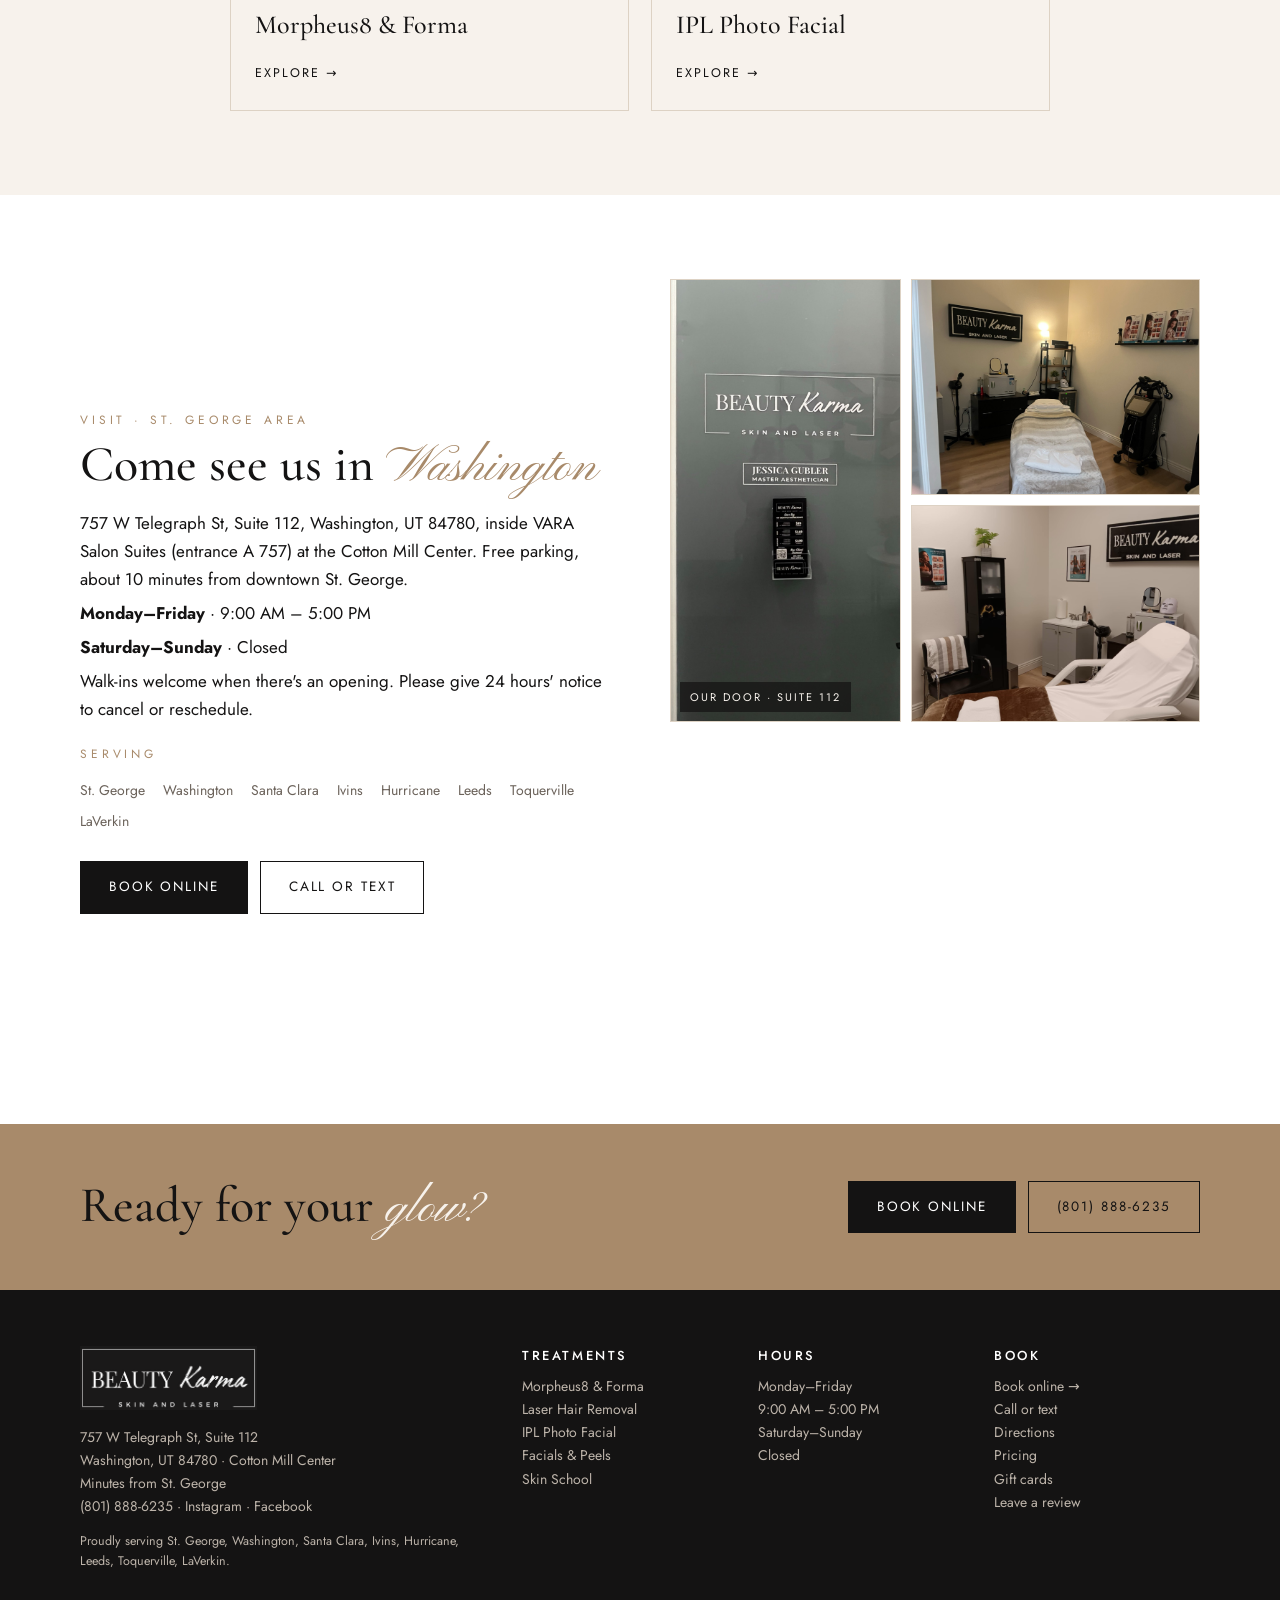
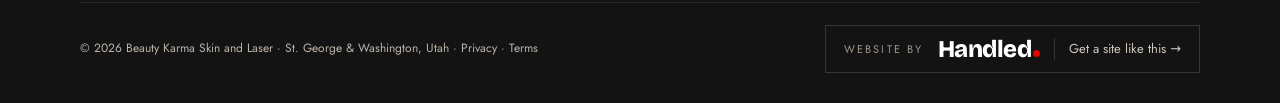
==== commit 2133451c: "Prices on treatment pages + /pricing page + cost FAQs (Morpheus8 $1,200 advertised price)" ====
--- a/facials-and-peels/index.html
+++ b/facials-and-peels/index.html
@@ -1,17 +1,17 @@
 <!doctype html><html lang="en"><head><meta charset="utf-8">
 <meta name="viewport" content="width=device-width,initial-scale=1">
-<title>Facials, Chemical Peels & Microneedling in St. George, UT | Beauty Karma Skin and Laser</title>
+<title>Facials, Chemical Peels & Microneedling in Washington & St. George, UT | Beauty Karma Skin and Laser</title>
 <meta name="description" content="Custom facials, chemical peels (TCA, Jessner, glycolic, salicylic, lactic, retinol) and microneedling in St. George &amp; Washington, UT with Master Aesthetician Jessica Gubler.">
 <link rel="canonical" href="https://beautykarmaskinandlaser.com/facials-and-peels/">
 <link rel="icon" href="data:image/svg+xml,%3Csvg xmlns='http://www.w3.org/2000/svg' viewBox='0 0 64 64'%3E%3Crect width='64' height='64' fill='%23141313'/%3E%3Ctext x='32' y='46' font-family='Georgia,serif' font-size='40' font-style='italic' fill='%23a88a6a' text-anchor='middle'%3EK%3C/text%3E%3C/svg%3E"><link rel="apple-touch-icon" href="/img/apple-touch-icon.png">
-<meta property="og:type" content="website"><meta property="og:url" content="https://beautykarmaskinandlaser.com/facials-and-peels/"><meta property="og:title" content="Facials, Chemical Peels &amp; Microneedling in St. George, UT | Beauty Karma Skin and Laser">
+<meta property="og:type" content="website"><meta property="og:url" content="https://beautykarmaskinandlaser.com/facials-and-peels/"><meta property="og:title" content="Facials, Chemical Peels &amp; Microneedling in Washington &amp; St. George, UT | Beauty Karma Skin and Laser">
 <meta property="og:description" content="Custom facials, chemical peels (TCA, Jessner, glycolic, salicylic, lactic, retinol) and microneedling in St. George &amp; Washington, UT with Master Aesthetician Jessica Gubler."><meta property="og:image" content="https://beautykarmaskinandlaser.com/img/og.jpg">
 <meta property="og:image:width" content="1200"><meta property="og:image:height" content="630"><meta name="twitter:card" content="summary_large_image">
 <meta name="theme-color" content="#141313">
 <link rel="preconnect" href="https://fonts.googleapis.com"><link rel="preconnect" href="https://fonts.gstatic.com" crossorigin><link rel="stylesheet" href="https://fonts.googleapis.com/css2?family=Bricolage+Grotesque:wght@800&amp;text=Handled&amp;display=swap" media="print" onload="this.media='all'"><link rel="stylesheet" href="https://fonts.googleapis.com/css2?family=Cormorant+Garamond:ital,wght@0,500;1,500&family=Jost:wght@400;500&family=Pinyon+Script&display=swap" media="print" onload="this.media='all'"><noscript><link rel="stylesheet" href="https://fonts.googleapis.com/css2?family=Bricolage+Grotesque:wght@800&amp;text=Handled&amp;display=swap"><link rel="stylesheet" href="https://fonts.googleapis.com/css2?family=Cormorant+Garamond:ital,wght@0,500;1,500&family=Jost:wght@400;500&family=Pinyon+Script&display=swap"></noscript><link rel="stylesheet" href="/style.css">
-<script type="application/ld+json">{"@context": "https://schema.org", "@type": ["HealthAndBeautyBusiness", "MedicalBusiness"], "name": "Beauty Karma Skin and Laser", "url": "https://beautykarmaskinandlaser.com/", "telephone": "+18018886235", "image": "https://beautykarmaskinandlaser.com/img/og.jpg", "priceRange": "$$", "address": {"@type": "PostalAddress", "streetAddress": "757 W Telegraph St, Suite 112", "addressLocality": "Washington", "addressRegion": "UT", "postalCode": "84780", "addressCountry": "US"}, "geo": {"@type": "GeoCoordinates", "latitude": 37.1274348, "longitude": -113.5224998}, "openingHoursSpecification": [{"@type": "OpeningHoursSpecification", "dayOfWeek": ["Monday", "Tuesday", "Wednesday", "Thursday", "Friday"], "opens": "09:00", "closes": "17:00"}], "founder": {"@type": "Person", "name": "Jessica Gubler", "jobTitle": "Master Aesthetician"}, "sameAs": ["https://www.instagram.com/beautykarmaskinandlaser", "https://www.facebook.com/beautykarmaskinandlaser", "https://www.vagaro.com/beautykarmaskinandlaser"], "areaServed": ["St. George", "Washington", "Santa Clara", "Ivins", "Hurricane", "Leeds", "Toquerville", "LaVerkin"]}</script><script type="application/ld+json">{"@context": "https://schema.org", "@type": "FAQPage", "mainEntity": [{"@type": "Question", "name": "Which facial should I book first?", "acceptedAnswer": {"@type": "Answer", "text": "If you're new, start with the Intro Facial or a consultation. Jessica will map out what's next."}}, {"@type": "Question", "name": "Do you sell skincare?", "acceptedAnswer": {"@type": "Answer", "text": "Jessica is a SkinCeuticals ambassador and can recommend a simple home routine that fits your skin."}}, {"@type": "Question", "name": "Is there a membership?", "acceptedAnswer": {"@type": "Answer", "text": "Yes. Ask about the VIP Membership for savings on regular facials and treatments."}}]}</script></head><body><a class="ann" href="/gift-cards/">Holiday gift cards are here &middot; <u>Give the glow</u> &rarr;</a><header class="top"><div class="wrap">
+<script type="application/ld+json">{"@context": "https://schema.org", "@type": ["HealthAndBeautyBusiness", "MedicalBusiness"], "name": "Beauty Karma Skin and Laser", "url": "https://beautykarmaskinandlaser.com/", "telephone": "+18018886235", "image": "https://beautykarmaskinandlaser.com/img/og.jpg", "priceRange": "$$", "address": {"@type": "PostalAddress", "streetAddress": "757 W Telegraph St, Suite 112", "addressLocality": "Washington", "addressRegion": "UT", "postalCode": "84780", "addressCountry": "US"}, "geo": {"@type": "GeoCoordinates", "latitude": 37.1274348, "longitude": -113.5224998}, "openingHoursSpecification": [{"@type": "OpeningHoursSpecification", "dayOfWeek": ["Monday", "Tuesday", "Wednesday", "Thursday", "Friday"], "opens": "09:00", "closes": "17:00"}], "founder": {"@type": "Person", "name": "Jessica Gubler", "jobTitle": "Master Aesthetician"}, "sameAs": ["https://www.instagram.com/beautykarmaskinandlaser", "https://www.facebook.com/beautykarmaskinandlaser", "https://www.vagaro.com/beautykarmaskinandlaser", "https://www.yelp.com/biz/beauty-karma-skin-and-laser-washington", "https://www.google.com/maps/place/?q=place_id:ChIJtXE7d6pbyoAR7dyeYDTf-vc"], "hasMap": "https://www.google.com/maps/place/Beauty+Karma+Skin+And+Laser/@37.1274348,-113.5224998,17z", "areaServed": ["St. George", "Washington", "Santa Clara", "Ivins", "Hurricane", "Leeds", "Toquerville", "LaVerkin"]}</script><script type="application/ld+json">{"@context": "https://schema.org", "@type": "FAQPage", "mainEntity": [{"@type": "Question", "name": "How much is a facial?", "acceptedAnswer": {"@type": "Answer", "text": "The Intro Facial (30 min) is $80 and the Signature Facial (60 min) is $120. Microneedling is $250."}}, {"@type": "Question", "name": "Which facial should I book first?", "acceptedAnswer": {"@type": "Answer", "text": "If you're new, start with the Intro Facial or a consultation. Jessica will map out what's next."}}, {"@type": "Question", "name": "Do you sell skincare?", "acceptedAnswer": {"@type": "Answer", "text": "Jessica is a SkinCeuticals ambassador and can recommend a simple home routine that fits your skin."}}, {"@type": "Question", "name": "Is there a membership?", "acceptedAnswer": {"@type": "Answer", "text": "Yes. Ask about the VIP Membership for savings on regular facials and treatments."}}]}</script></head><body><a class="ann" href="/gift-cards/">Holiday gift cards are here &middot; <u>Give the glow</u> &rarr;</a><header class="top"><div class="wrap">
 <a class="logo" href="/" aria-label="Beauty Karma Skin and Laser home"><img class="lg lg-light" src="/img/logo.jpg" alt="Beauty Karma Skin and Laser"></a>
-<nav class="nav" id="nav"><a href="/morpheus8/">Morpheus8 &amp; Forma</a><a href="/laser-hair-removal/">Laser Hair Removal</a><a href="/ipl-photofacial/">IPL Photo Facial</a><a href="/facials-and-peels/">Facials &amp; Peels</a><a href="/skin-school/">Skin School</a><a href="/#visit">Visit</a></nav>
+<nav class="nav" id="nav"><a href="/morpheus8/">Morpheus8 &amp; Forma</a><a href="/laser-hair-removal/">Laser Hair Removal</a><a href="/ipl-photofacial/">IPL Photo Facial</a><a href="/facials-and-peels/">Facials &amp; Peels</a><a href="/skin-school/">Skin School</a><a href="/pricing/">Pricing</a><a href="/#visit">Visit</a></nav>
 <a class="btn" href="https://www.vagaro.com/beautykarmaskinandlaser/book-now">Book now</a>
 <button class="menu" onclick="document.getElementById('nav').classList.toggle('open')" aria-label="Menu">MENU</button>
 </div></header>
@@ -28,7 +28,7 @@
 <section class="alt"><div class="wrap split" style="align-items:start"><div><p class="kicker">Pricing</p><h2>Simple <i>pricing</i></h2><div class="price"><span>Intro Facial · 30 min</span><b>$80</b></div><div class="price"><span>Signature Facial · 60 min</span><b>$120</b></div><div class="price"><span>Microneedling</span><b>$250</b></div>
 <p class="note">Ask about the VIP Membership for member savings.</p></div><div><p class="kicker">Chemical peels</p><h2>Pick your <i>peel</i></h2><div class="price"><span>Lactic</span><span style="color:var(--muted)">Gentle hydration &amp; glow</span></div><div class="price"><span>Glycolic</span><span style="color:var(--muted)">Brightening &amp; smoother texture</span></div><div class="price"><span>Salicylic</span><span style="color:var(--muted)">Clears congested, acne-prone skin</span></div><div class="price"><span>Jessner</span><span style="color:var(--muted)">Deeper resurfacing</span></div><div class="price"><span>TCA</span><span style="color:var(--muted)">Medium-depth peel for sun damage</span></div>
 <p class="note">Priced by type. Jessica chooses the right one for your skin.</p></div></div></section>
-<section><div class="wrap" style="max-width:820px"><div class="center head"><p class="kicker">FAQ</p><h2>Good <i>questions</i></h2></div><div class="faq"><details><summary>Which facial should I book first?</summary><p>If you're new, start with the Intro Facial or a consultation. Jessica will map out what's next.</p></details><details><summary>Do you sell skincare?</summary><p>Jessica is a SkinCeuticals ambassador and can recommend a simple home routine that fits your skin.</p></details><details><summary>Is there a membership?</summary><p>Yes. Ask about the VIP Membership for savings on regular facials and treatments.</p></details></div></div></section>
+<section><div class="wrap" style="max-width:820px"><div class="center head"><p class="kicker">FAQ</p><h2>Good <i>questions</i></h2></div><div class="faq"><details><summary>How much is a facial?</summary><p>The Intro Facial (30 min) is $80 and the Signature Facial (60 min) is $120. Microneedling is $250.</p></details><details><summary>Which facial should I book first?</summary><p>If you're new, start with the Intro Facial or a consultation. Jessica will map out what's next.</p></details><details><summary>Do you sell skincare?</summary><p>Jessica is a SkinCeuticals ambassador and can recommend a simple home routine that fits your skin.</p></details><details><summary>Is there a membership?</summary><p>Yes. Ask about the VIP Membership for savings on regular facials and treatments.</p></details></div></div></section>
 <section class="alt"><div class="wrap"><div class="grid g3"><div class="quote"><p>“BEST. FACIAL. EVER!! My skin feels so refreshed, calm, and hydrated, and the whole experience was incredibly relaxing.”</p><span>Jaena L. · Google</span></div><div class="quote"><p>“I wish I found Jessica a year ago when I first moved here. … She goes above and beyond each time I see her.”</p><span>Shiree C. · Google</span></div><div class="quote"><p>“Quite simply, the best.”</p><span>Randon S. · Vagaro</span></div></div></div></section>
 <section><div class="wrap"><div class="center head"><p class="kicker">Pairs well with</p><h2>You might also <i>love</i></h2></div><div class="grid g2" style="max-width:820px;margin:0 auto"><a class="card" href="/morpheus8/"><div class="im"><img loading="lazy" src="/img/tool-morpheus8.png" alt="Morpheus8 &amp; Forma"></div><div class="tx"><h3>Morpheus8 &amp; Forma</h3><span class="more">Explore →</span></div></a><a class="card" href="/ipl-photofacial/"><div class="im"><img loading="lazy" src="/img/tool-lumecca.png" alt="IPL Photo Facial"></div><div class="tx"><h3>IPL Photo Facial</h3><span class="more">Explore →</span></div></a></div></div></section>
 <section id="visit" class="alt"><div class="wrap split">
@@ -50,7 +50,7 @@
 <p style="margin-top:12px;font-size:12.5px">Proudly serving St. George, Washington, Santa Clara, Ivins, Hurricane, Leeds, Toquerville, LaVerkin.</p></div>
 <div><h5>Treatments</h5><p><a href="/morpheus8/">Morpheus8 &amp; Forma</a></p><p><a href="/laser-hair-removal/">Laser Hair Removal</a></p><p><a href="/ipl-photofacial/">IPL Photo Facial</a></p><p><a href="/facials-and-peels/">Facials &amp; Peels</a></p><p><a href="/skin-school/">Skin School</a></p></div>
 <div><h5>Hours</h5><p>Monday–Friday<br>9:00 AM – 5:00 PM</p><p>Saturday–Sunday<br>Closed</p></div>
-<div><h5>Book</h5><p><a href="https://www.vagaro.com/beautykarmaskinandlaser/book-now">Book online →</a></p><p><a href="tel:+18018886235">Call or text</a></p><p><a href="https://www.google.com/maps/place/Beauty+Karma+Skin+And+Laser/@37.1274348,-113.5224998,17z">Directions</a></p><p><a href="/gift-cards/">Gift cards</a></p><p><a href="/review/">Leave a review</a></p></div>
+<div><h5>Book</h5><p><a href="https://www.vagaro.com/beautykarmaskinandlaser/book-now">Book online →</a></p><p><a href="tel:+18018886235">Call or text</a></p><p><a href="https://www.google.com/maps/place/Beauty+Karma+Skin+And+Laser/@37.1274348,-113.5224998,17z">Directions</a></p><p><a href="/pricing/">Pricing</a></p><p><a href="/gift-cards/">Gift cards</a></p><p><a href="/review/">Leave a review</a></p></div>
 <div class="credit"><span>© 2026 Beauty Karma Skin and Laser · St. George &amp; Washington, Utah · <a href="/privacy/">Privacy</a> · <a href="/terms/">Terms</a></span><a class="hbadge" href="https://handleditforyou.com/?utm_source=beautykarma&amp;utm_medium=footer_credit" target="_blank" rel="noopener" aria-label="Website by Handled. Get a site like this.">
 <span class="hb-s">Website by</span><span class="hb-logo">Handled<i></i></span><span class="hb-cta">Get a site like this &rarr;</span></a></div>
 </div></footer>
